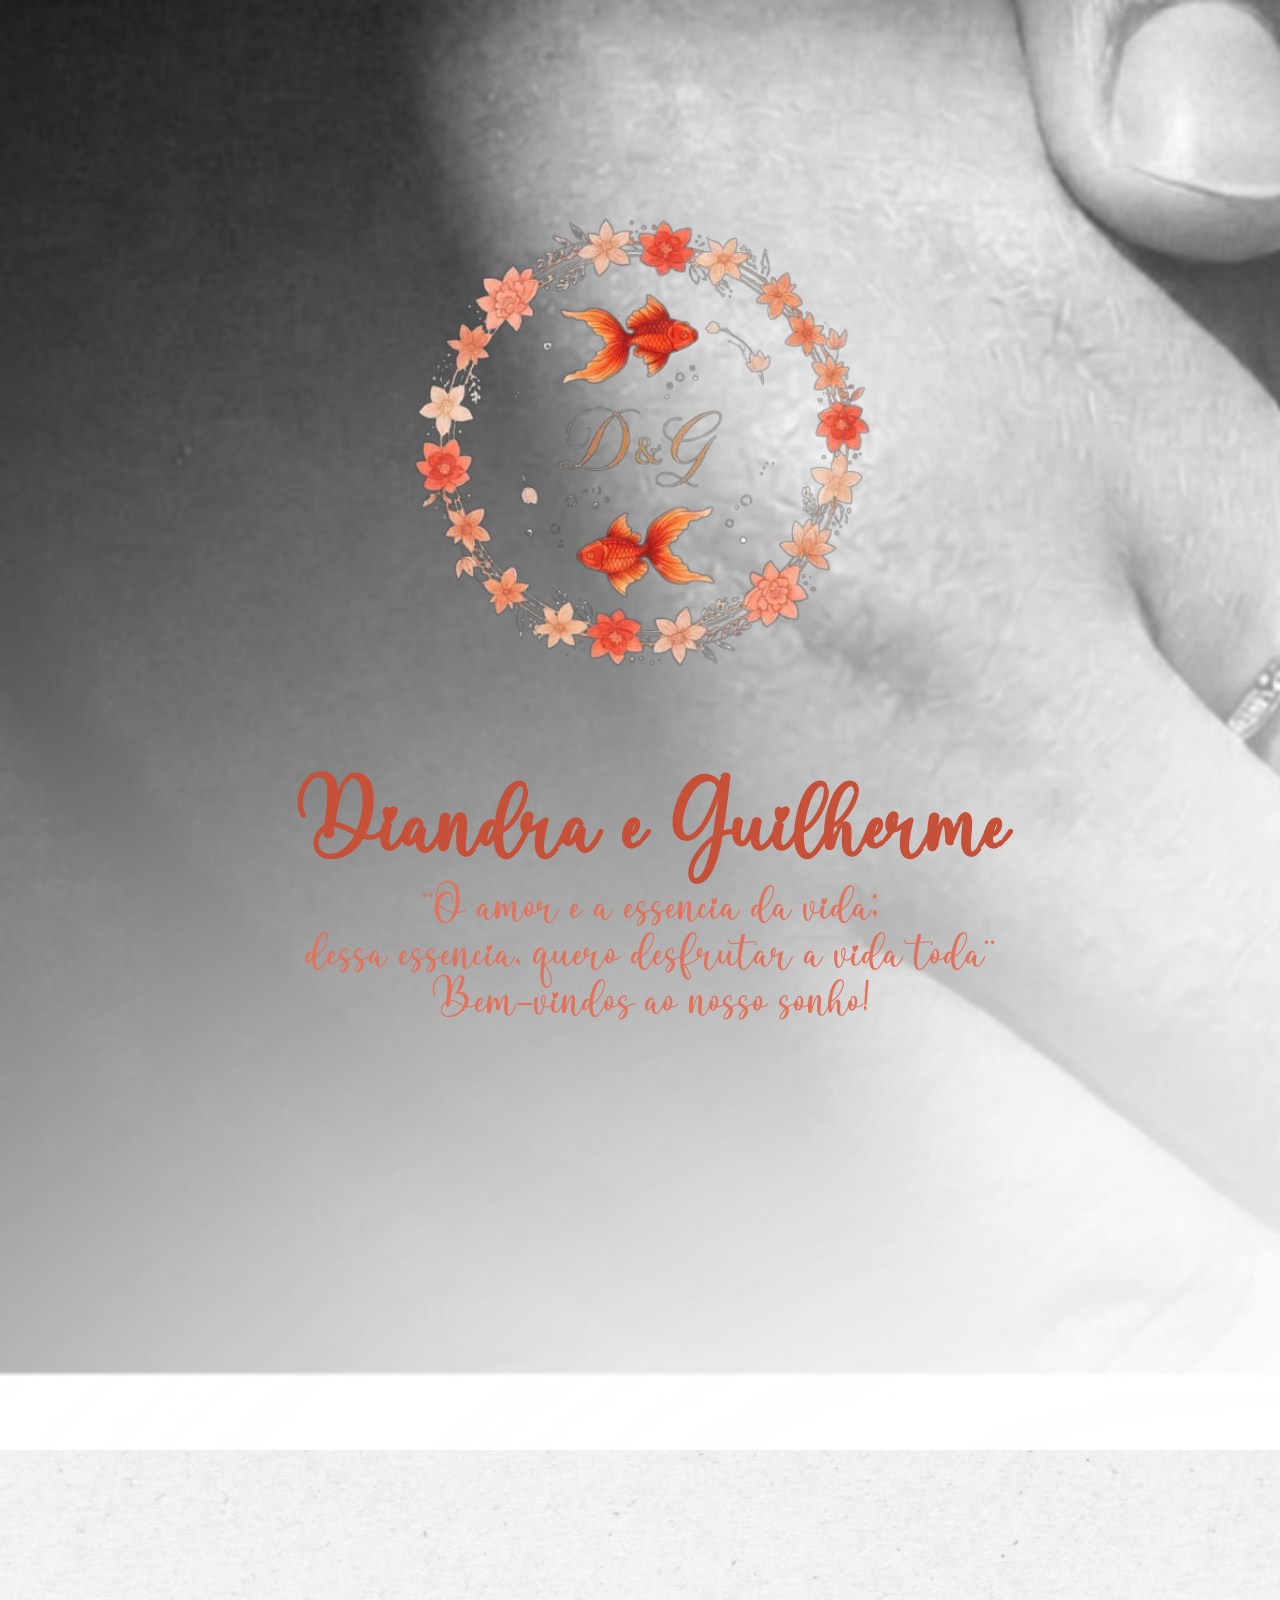
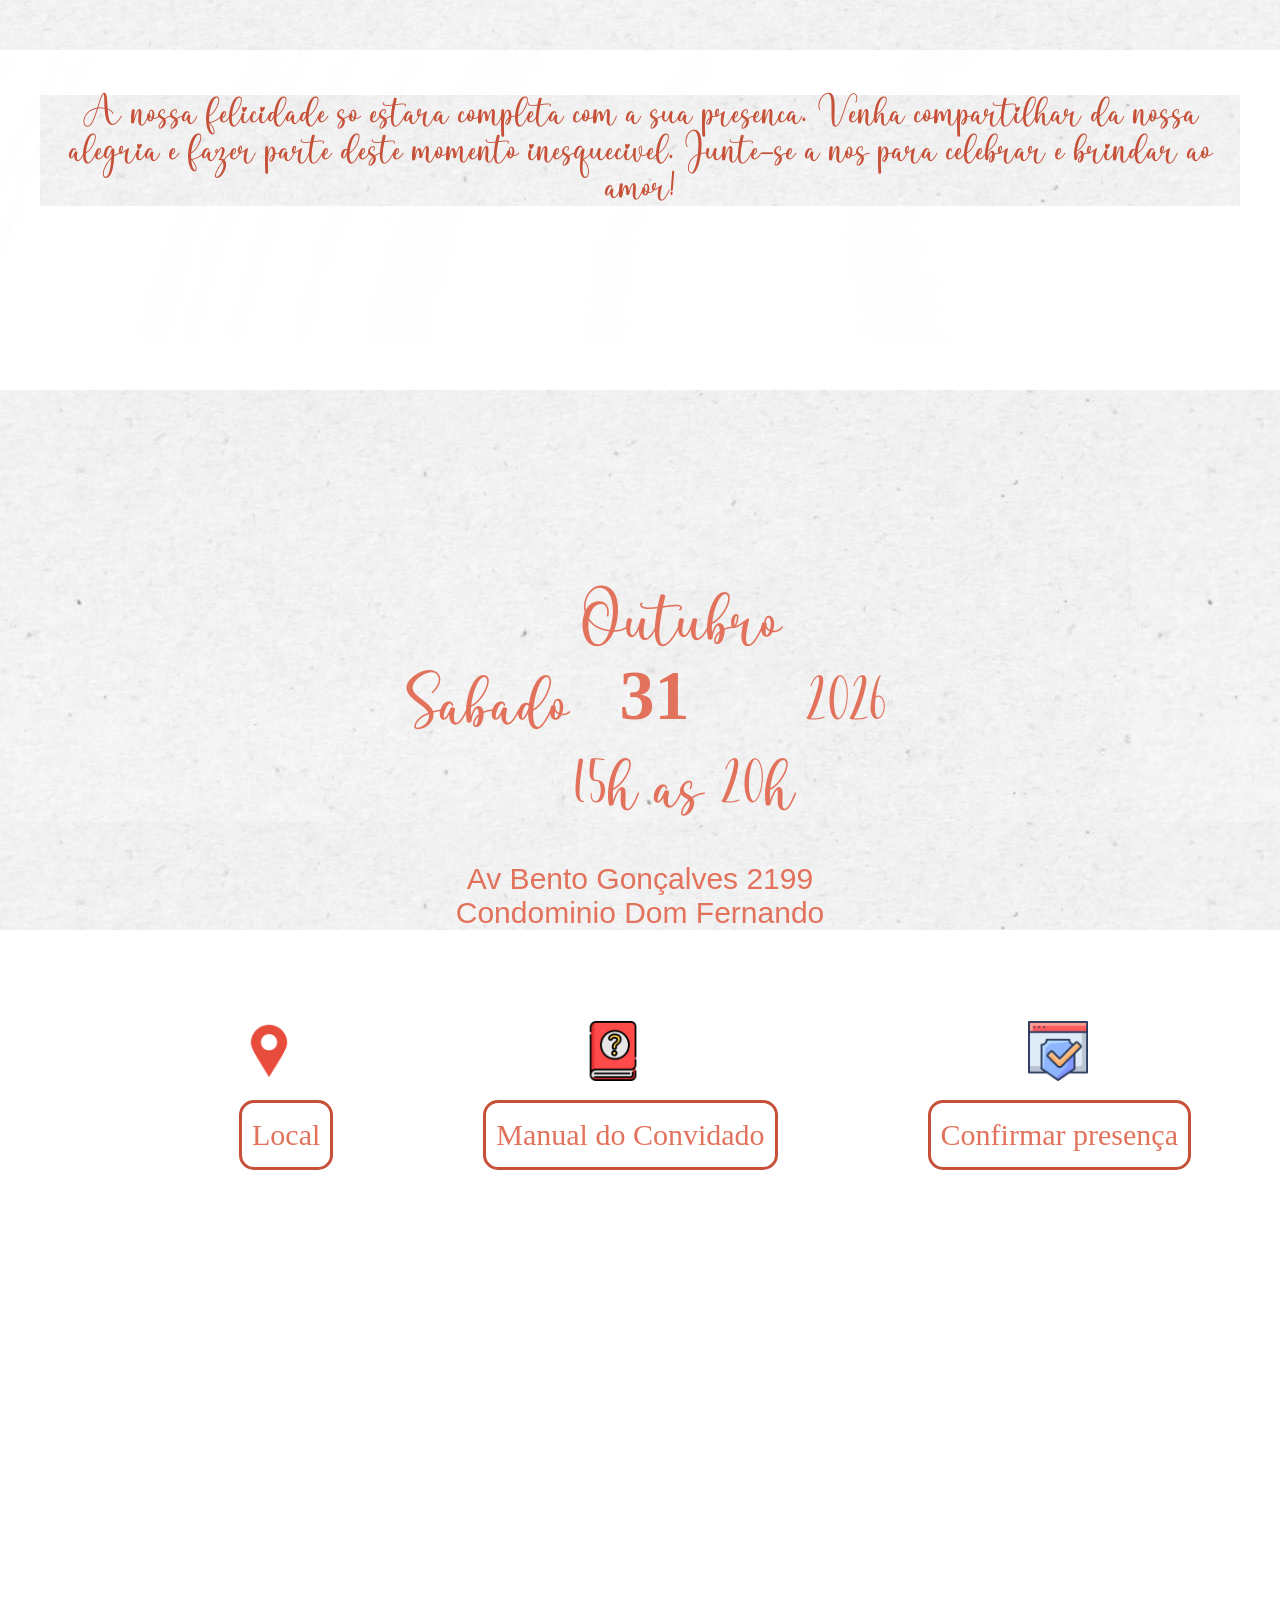
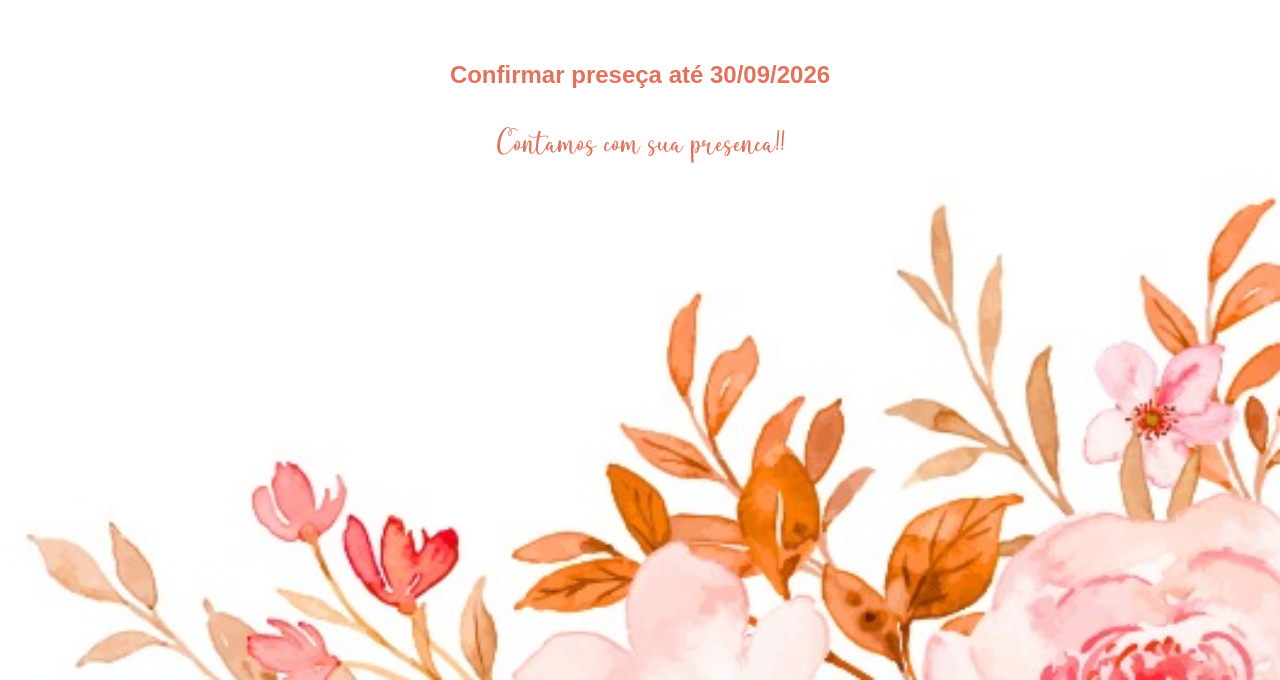
==== index.html @ 2cdb8b33 "1" ====
<!DOCTYPE html>
<html lang="pt~br">
<head>
    <meta charset="UTF-8">
    <meta name="viewport" content="width=device-width, initial-scale=1.0">
    <title>Diandra e Guilherme</title>
    <link rel="shortcut icon" href="imagem/favicon.png" type="image/x-icon">
    <link rel="stylesheet" href="style.css">
</head>
<body>
    <section class="imgtop">
        <img src="imagem/logo-removebg-preview.png" alt="">
    </section>
    <section class="titulo">
        <section class="text">
            <h1>Diandra e Guilherme</h1>
            <p>¨O amor é a essência da vida;<br> dessa essência, quero desfrutar a vida toda¨ <br>Bem-vindos ao nosso sonho!</p>
        </section>
    </section>

    <section class="apresentacao">
        <section>
            <p>
                A nossa felicidade só estará completa com a sua presença. Venha compartilhar da nossa alegria e fazer parte deste
                momento inesquecível.
                Junte-se a nós para celebrar e brindar ao amor!
            </p>
        </section>
    </section>  

    <section class="info">
        <p>Sábado</p>
            <section class="data">
                <p>Outubro</p>
                <h2>31</h2>
                <p class="align">15h as 20h</p>
            </section>
        <p>2026</p>
    </section>

    <section class="endereco">
        <p>Av Bento Gonçalves 2199</p>
        <p>Condominio Dom Fernando</p>
    </section>

    <section class="buttonicon">
        <section class="icons">
            <img class="imgend" src="imagem/pino-de-localizacao.png" alt="">
            <a href="https://www.google.com/maps/place/Av.+Bento+Gon%C3%A7alves,+2199+-+Partenon,+Porto+Alegre+-+RS,+90650-003/@-30.0595581,-51.1955504,17z/data=!3m1!4b1!4m6!3m5!1s0x9519780e48ca94a7:0x4b41da2890ea51ff!8m2!3d-30.0595581!4d-51.1929755!16s%2Fg%2F11c5hz7mh0?entry=ttu&g_ep=EgoyMDI2MDMxMS4wIKXMDSoASAFQAw%3D%3D"><p class="btn">Local</p></a>
        </section>
        <section class="icons">
            <img class="centralizar" src="imagem/manual.png" alt="">
            <a href="convidados.html" target="_blank"><p class="pcentral btn">Manual do Convidado</p></a>
        </section>
        <section class="icons">
            <img class="centralizar" src="imagem/confirme.png" alt="">
            <a href="Confirmar.html" target="_blank"><p class="pcentral btn">Confirmar presença</p></a>
        </section>
    </section>

    <section class="confirm">
        <div class="titleconfirm">
            <h2>Confirmar preseça até 30/09/2026</h2>
        </div>
        <div class="textconfirm">
            <p>Contamos com sua presença!!</p>
        </div>
    </section>
</body>
</html>
---- style.css ----
* {
    box-sizing: border-box;
    margin: 0;
    padding: 0;
}

@font-face {
    font-family: 'name';
    src: url('Bolinker Quantum') format(trutype), url(/font/daisy-fillo-graphic/Daisy.otf);
}

body {
    background-image: url(imagem/img1.jpeg);
    background-repeat: no-repeat;
    background-size: cover;
    background-position: center center center;
}

.imgtop {
    display: flex;
    justify-content: center;
    align-items: center;
    height: 1000px;
}

.imgtop img {
    height: 600px;
    margin-bottom: 160px;
}

.titulo {
    display: flex;
    justify-content: center;
    align-items: top;
    height: 50vh;
    padding-left: 20px;
}

.text h1 {
    color: #c65038;
    font-family: 'name';
    font-size: 70px;
    text-align: left;
    margin-top: -220px;
}

.text1 {
    color: #e2725b;
}

.text p {
    text-align: center;
    padding-top: 10px;
    padding-right: 0px;
    color: #e2725b;
    font-size: 35px;
    font-family: 'name';
}

.apresentacao {
    display: flex;
    justify-content: center;
    align-items: center;
    flex-direction: column;
    height: 200px;
    padding-top: 100px;
    background-image: url(imagem/fundobranco.jpeg);
}

.apresentacao p {
    color: #c65038;
    font-family: 'name';
    font-size: 28px;
    text-align: center;
    width: 100%;
    margin-top: 300px;
    background-image: url(imagem/fundobranco.jpeg);
}

.apresentacao section {
    margin: 20px 40px;
}

.apresentacao section img{
    width: 142px;
}

.info {
    display: flex;
    justify-content: center;
    align-items: center;
    margin-top: 340px;
    padding-top: 200px;
    background-image: url(imagem/fundobranco.jpeg);
}

.info p {
    color: #e2725b;
    font-size: 50px;
    font-family: 'name';
    padding-left: 10px;
}

.data {
    display: block;
    background-image: url(imagem/fundobranco.jpeg);
}

.data h2 {
    color: #e2725b;
    font-size: 70px;
    padding-left: 50px;
    padding-bottom: 20px;
}

.data .align {
    padding-left: 3px;
}

.endereco {
    background-image: url(imagem/fundobranco.jpeg);
    display: flex;
    flex-direction: column;
    padding-top: 40px;
    justify-content: center;
    align-items: center;
}

.endereco p {
    font-size: 30px;
    font-family: Arial, Helvetica, sans-serif;
    color: #e2725b;
}

.buttonicon {
    display: flex;
    justify-content: center;
    align-items: center;
    padding-top: 80px;
    height: 250px;
}

.btn {
    border: solid;
    border-color: #c65038;
    padding: 15px 10px;
    border-radius: 15px;
    margin-top: 15px;
}

.icons {
    display: block;
    padding-left: 150px;
}

.icons a {
    text-decoration: none;
}

.icons p {
    color: #e2725b;
    font-size: 30px;
    padding-top: 15px;
}

.icons img {
    height: 60px;
}

.centralizar {
    padding-left: 100px;
}


.confirm {
    display: flex;
    flex-direction: column;
    justify-content: center;
    align-items: center;
    height: 400px;
    padding: 550px 0px;
}

.textconfirm{
    padding: 40px 0px;
}

.confirm h2 {
    font-family: Arial, Helvetica, sans-serif;
    color: #e2725b;
}

.confirm p {
    color: #e2725b;
    font-size: 23px;
    font-family: 'name';
}

@media(max-width: 1209px) {
    body {
        background-image: url(imagem/img2.jpeg);
        background-position: center center center;
        background-size: cover;
        background-repeat: no-repeat;
    }
}

@media(max-width: 1132px) {
    body {
        background-image: url(imagem/fundo1132.png);
    }
}

@media(max-width: 1050px) {

    body{
        background-image: url(imagem/fundo1050.png);
    }

    .buttonicon {
        display: flex;
        flex-direction: column;
        justify-content: center;
        align-items: center;
        height: 650px;
        padding-right: 150px;
    }

    .centralizar {
        padding-left: 0px;
    }

    .icons {
        display: flex;
        justify-content: center;
        align-items: center;
        flex-direction: column;
        padding-top: 60px;
    }
    

}

@media(max-width: 1048px) {
    body {
        background-image: url(imagem/imagem1048.png);
        background-position: center center;
    }
}

@media(max-width: 800px) {
    .text h1 {
        font-size: 50px;
    }
}

@media(max-width: 583px) {
    .text h1 {
            font-size: 43px;
        }

    .icons .pcentral {
        font-size:20px;
    }
}

@media(max-width: 400px) {
    body {
        background-image: url(imagem/img1.jpeg);
        background-position: center center center;
        background-size: cover;
        background-repeat: no-repeat;
    }

    .titulo {
        padding-left: 0px;
    }

    .text h1 {
        font-family: 'name';
        font-size: 23px;
        text-align: center;
    }

    .text p {
        font-size: 15px;
    }

    .apresentacao p {
        font-size: 15px;
    }

    .info p {
        font-family: 'names';
        font-size: 20px;
        padding-left: 25px;
    }

    .data h2 {
        font-size: 28px;
        padding-left: 36px;
    }

    .data .align {
        padding-left: 28px;
    }

    .endereco p {
        font-size: 15px;
    }

    .icons p {
        font-size: 25px;
        width: 280px;
        text-align: center;
    }

    .confirm h2 {
        font-size: 18px;
    }
}
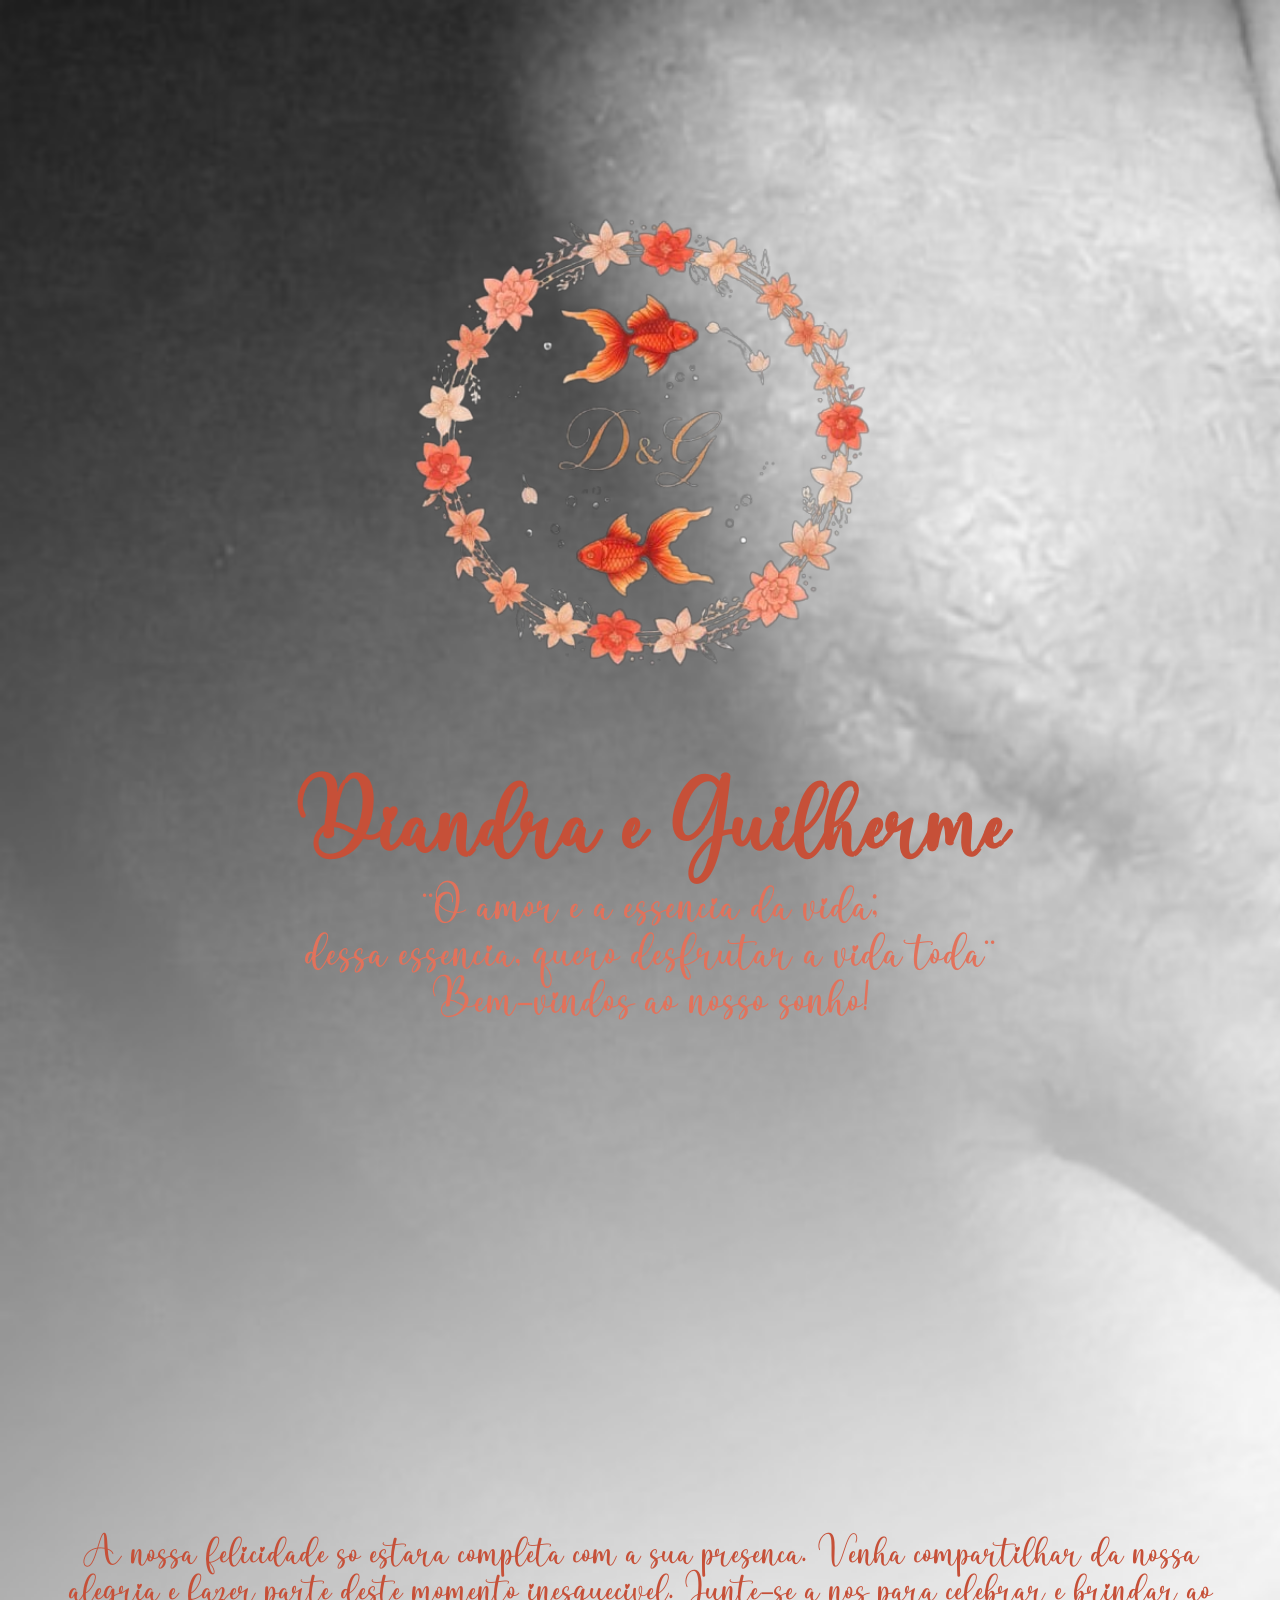
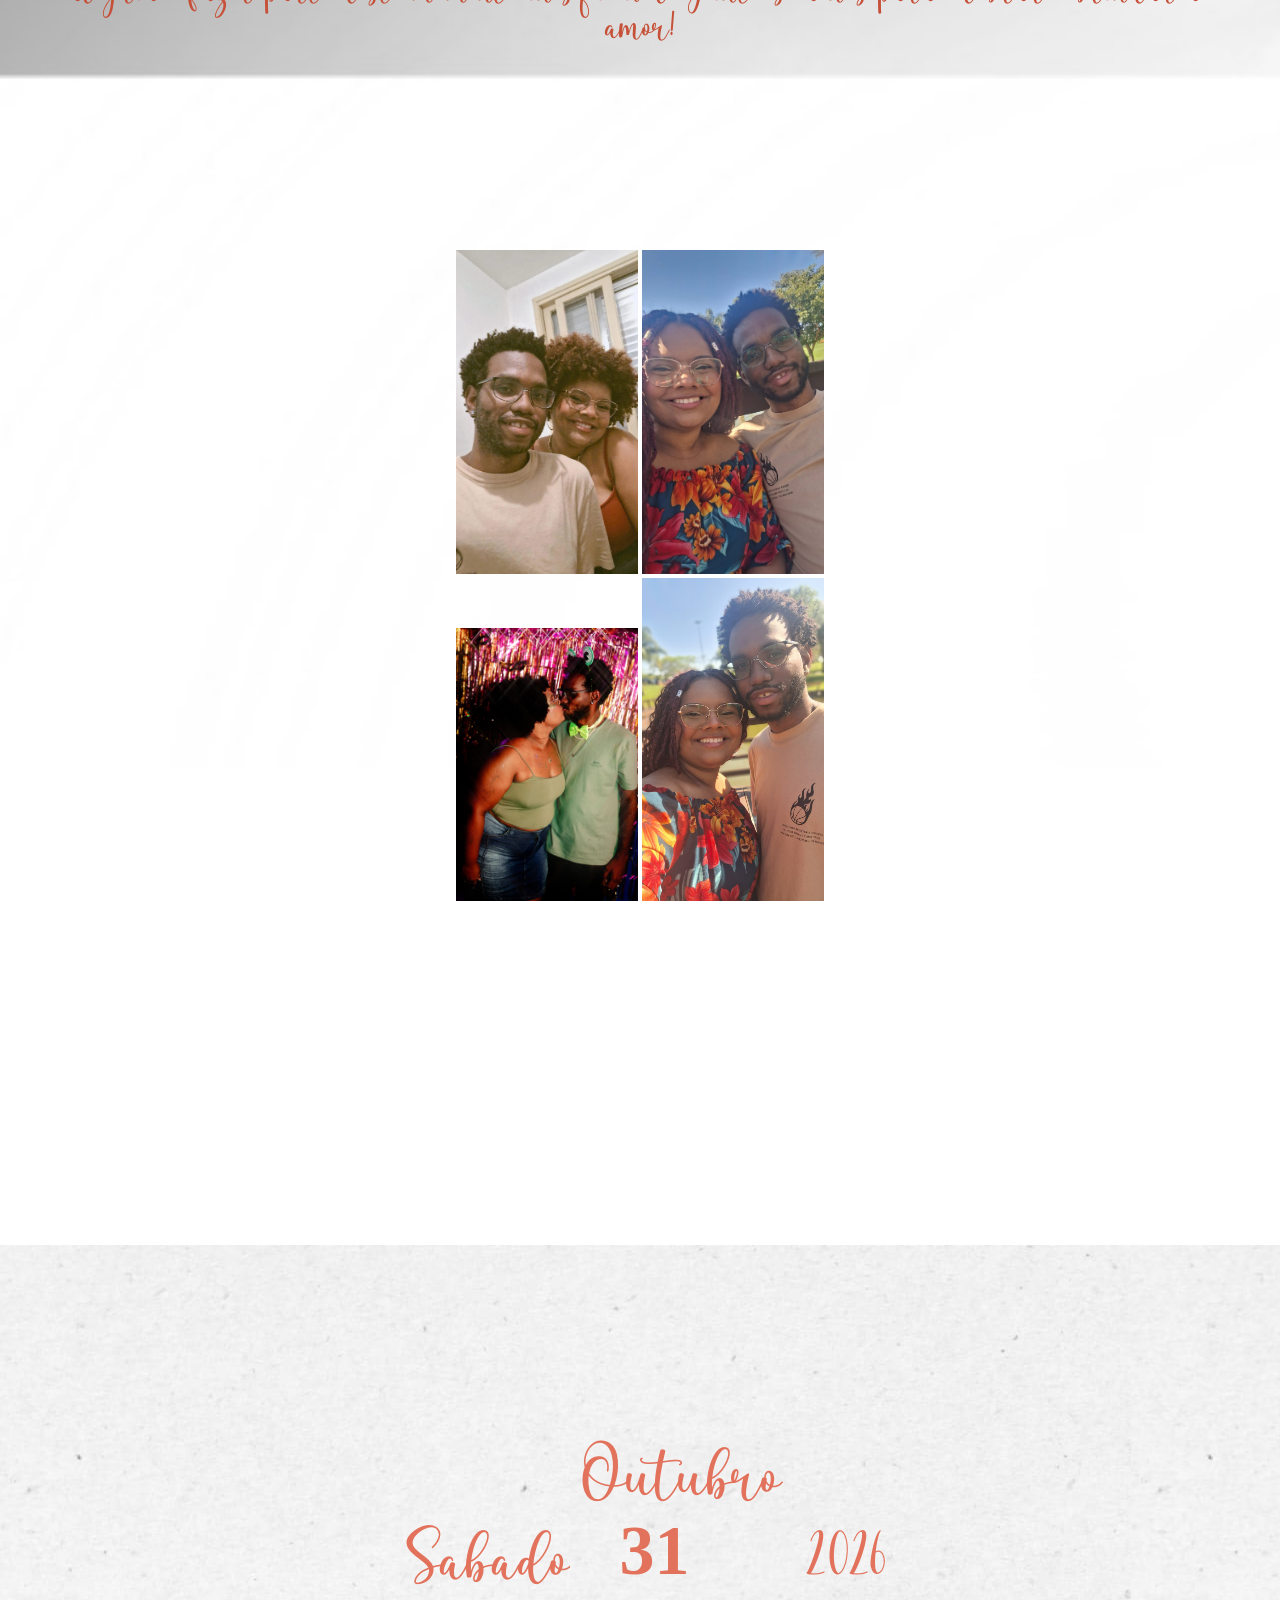
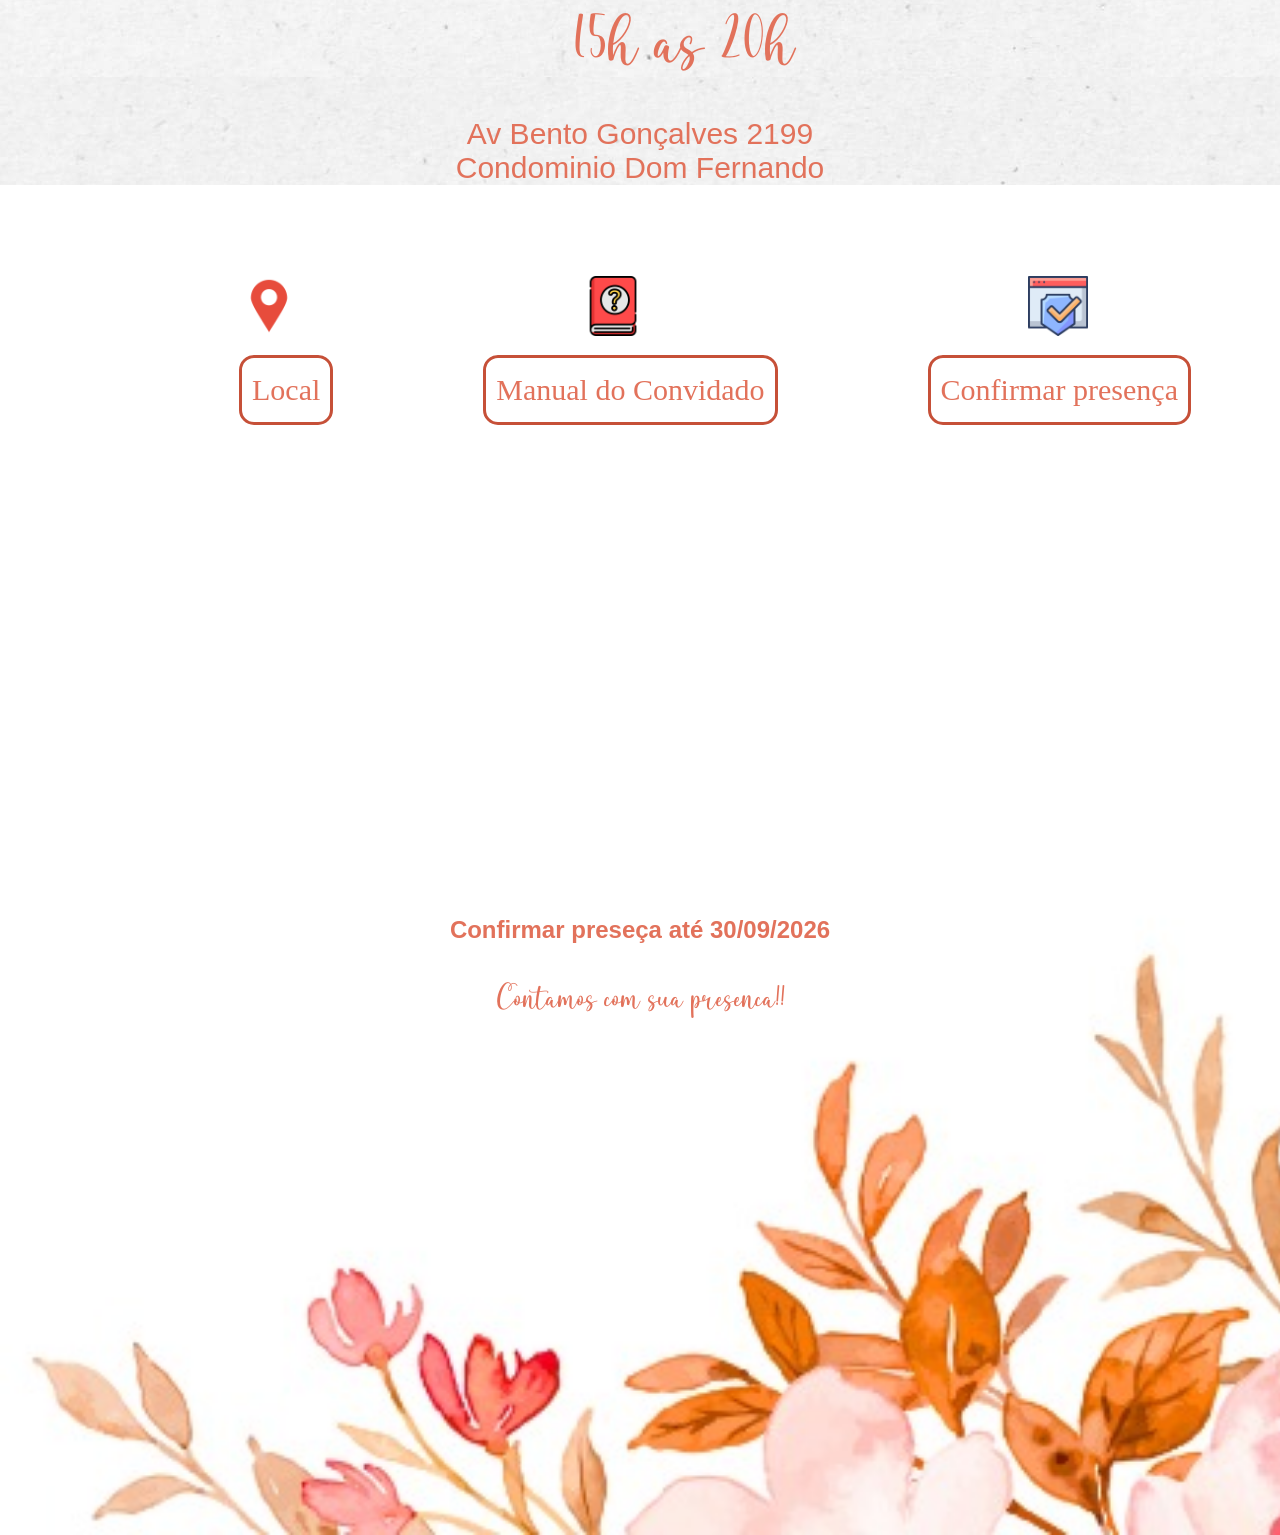
==== commit 12a7799e: "1" ====
--- a/index.html
+++ b/index.html
@@ -27,6 +27,16 @@
             </p>
         </section>
     </section>  
+    <section class="carrosel">
+        <section>
+            <img src="imagem/imagemcasa.jpeg" alt="">
+            <img src="imagem/imagemnosol.jpeg" alt="">
+        </section>
+        <section>
+            <img src="imagem/imagemfesta.jpeg" alt="">
+            <img src="imagem/imagemsol2.jpeg" alt="">
+        </section>
+    </section>
 
     <section class="info">
         <p>Sábado</p>
--- a/style.css
+++ b/style.css
@@ -63,8 +63,7 @@
     align-items: center;
     flex-direction: column;
     height: 200px;
-    padding-top: 100px;
-    background-image: url(imagem/fundobranco.jpeg);
+    padding-top: 80px;
 }
 
 .apresentacao p {
@@ -73,16 +72,22 @@
     font-size: 28px;
     text-align: center;
     width: 100%;
-    margin-top: 300px;
-    background-image: url(imagem/fundobranco.jpeg);
 }
 
 .apresentacao section {
     margin: 20px 40px;
 }
 
-.apresentacao section img{
-    width: 142px;
+.carrosel {
+    display: flex;
+    justify-content: center;
+    align-items: center;
+    flex-direction: column;
+    margin-top: 200px;
+}
+
+.carrosel section img{
+    width: 182px;
 }
 
 .info {
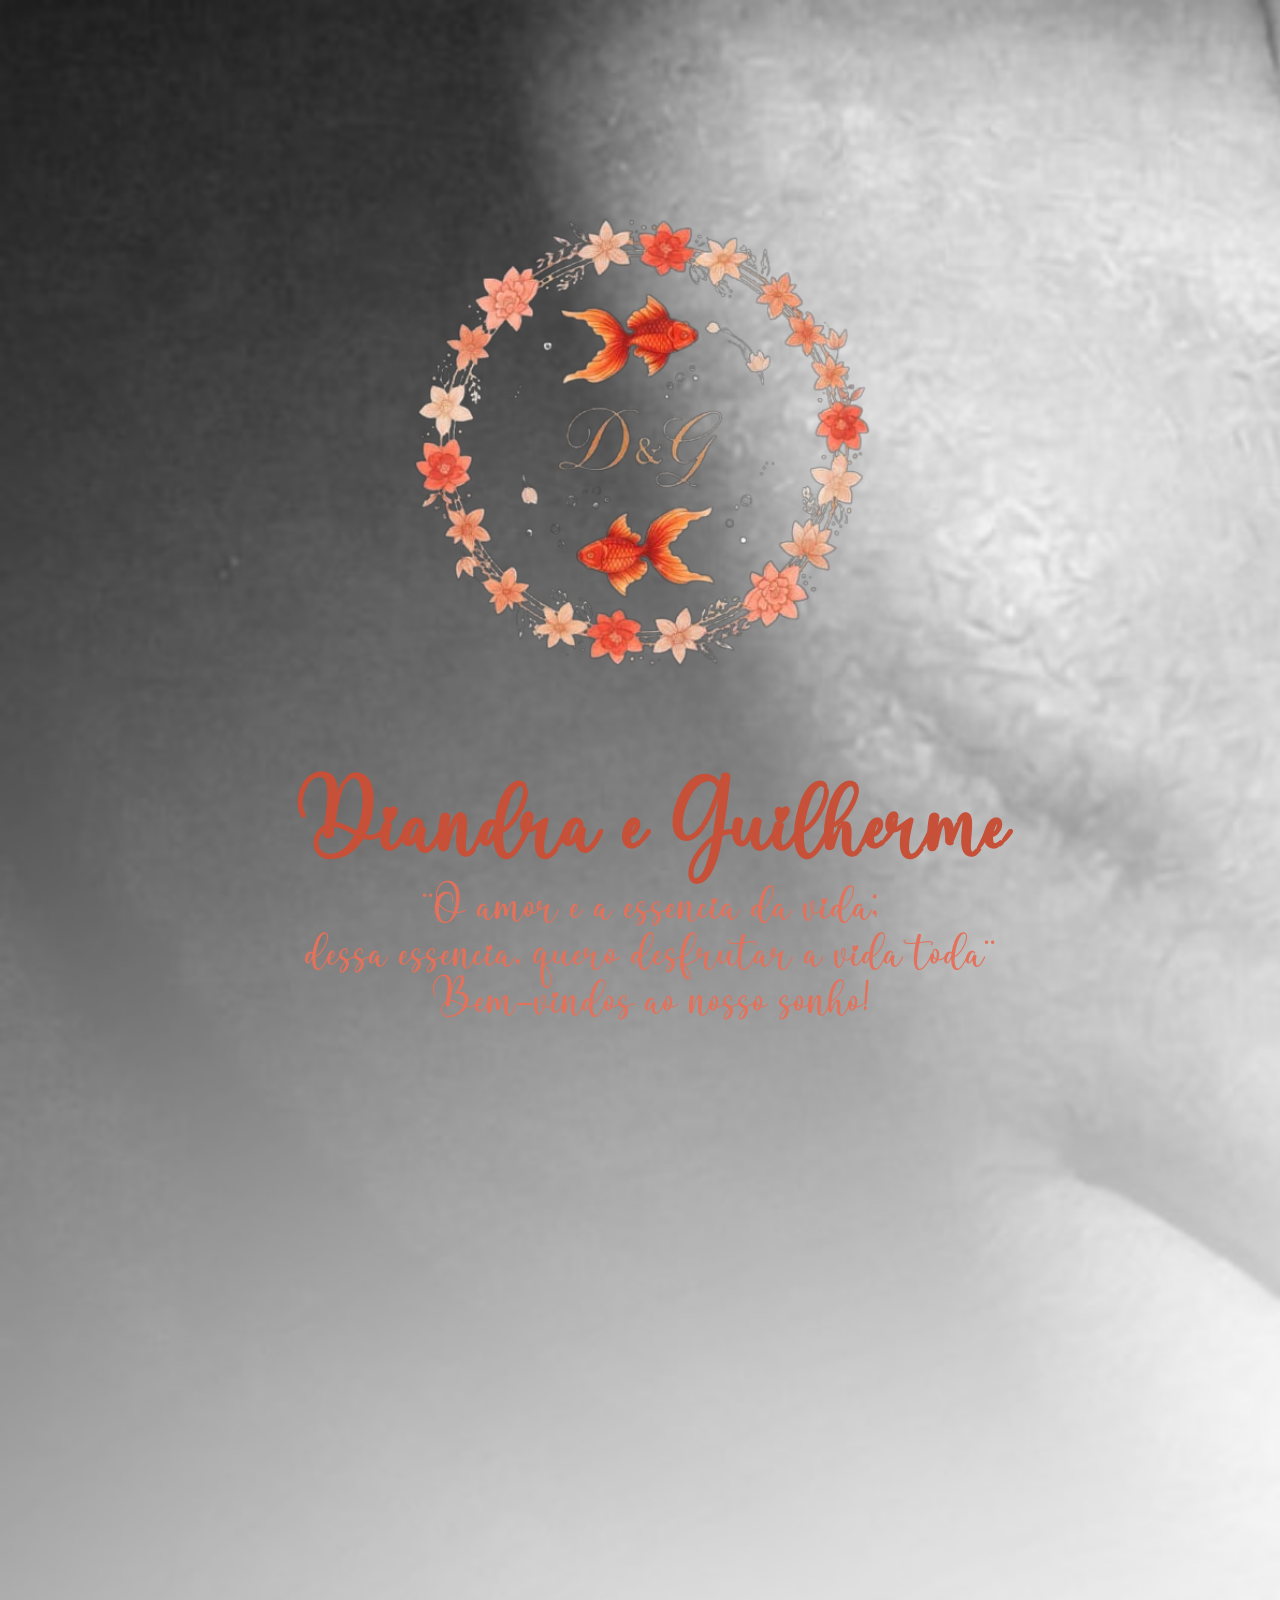
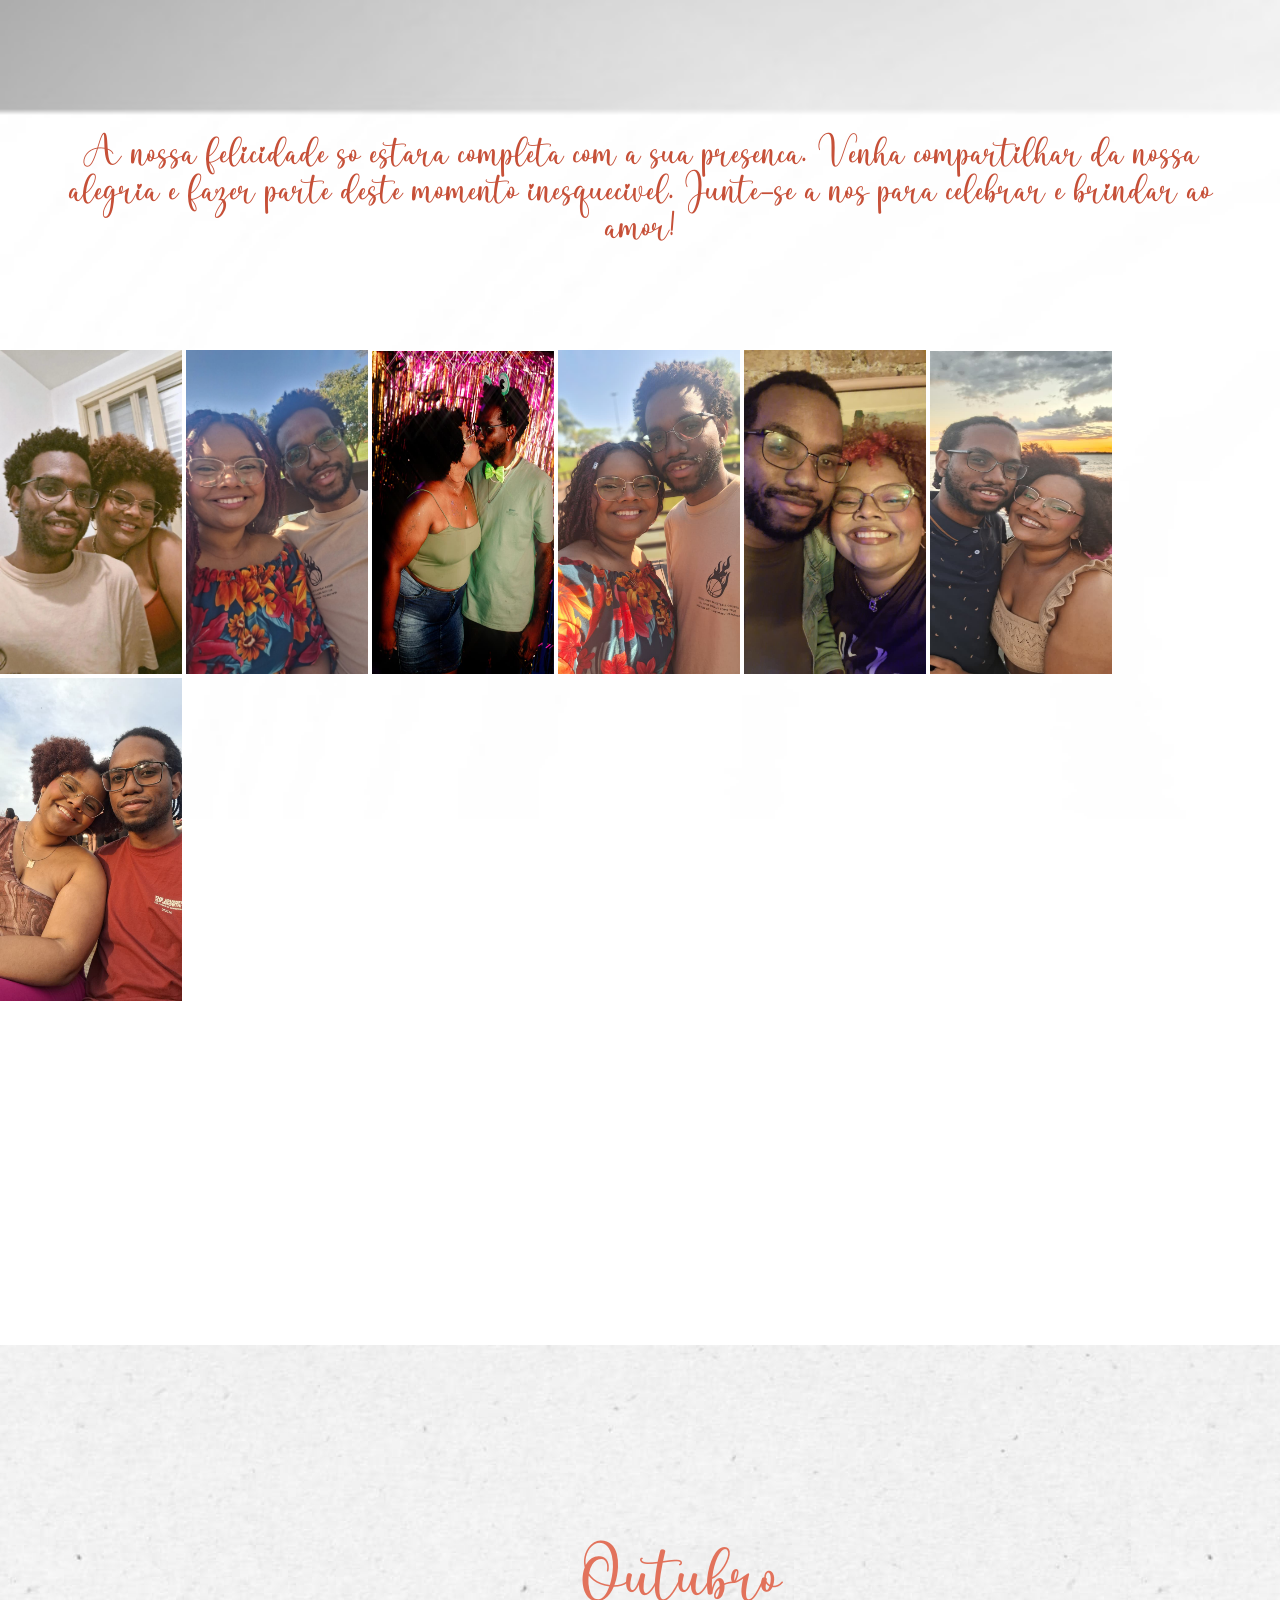
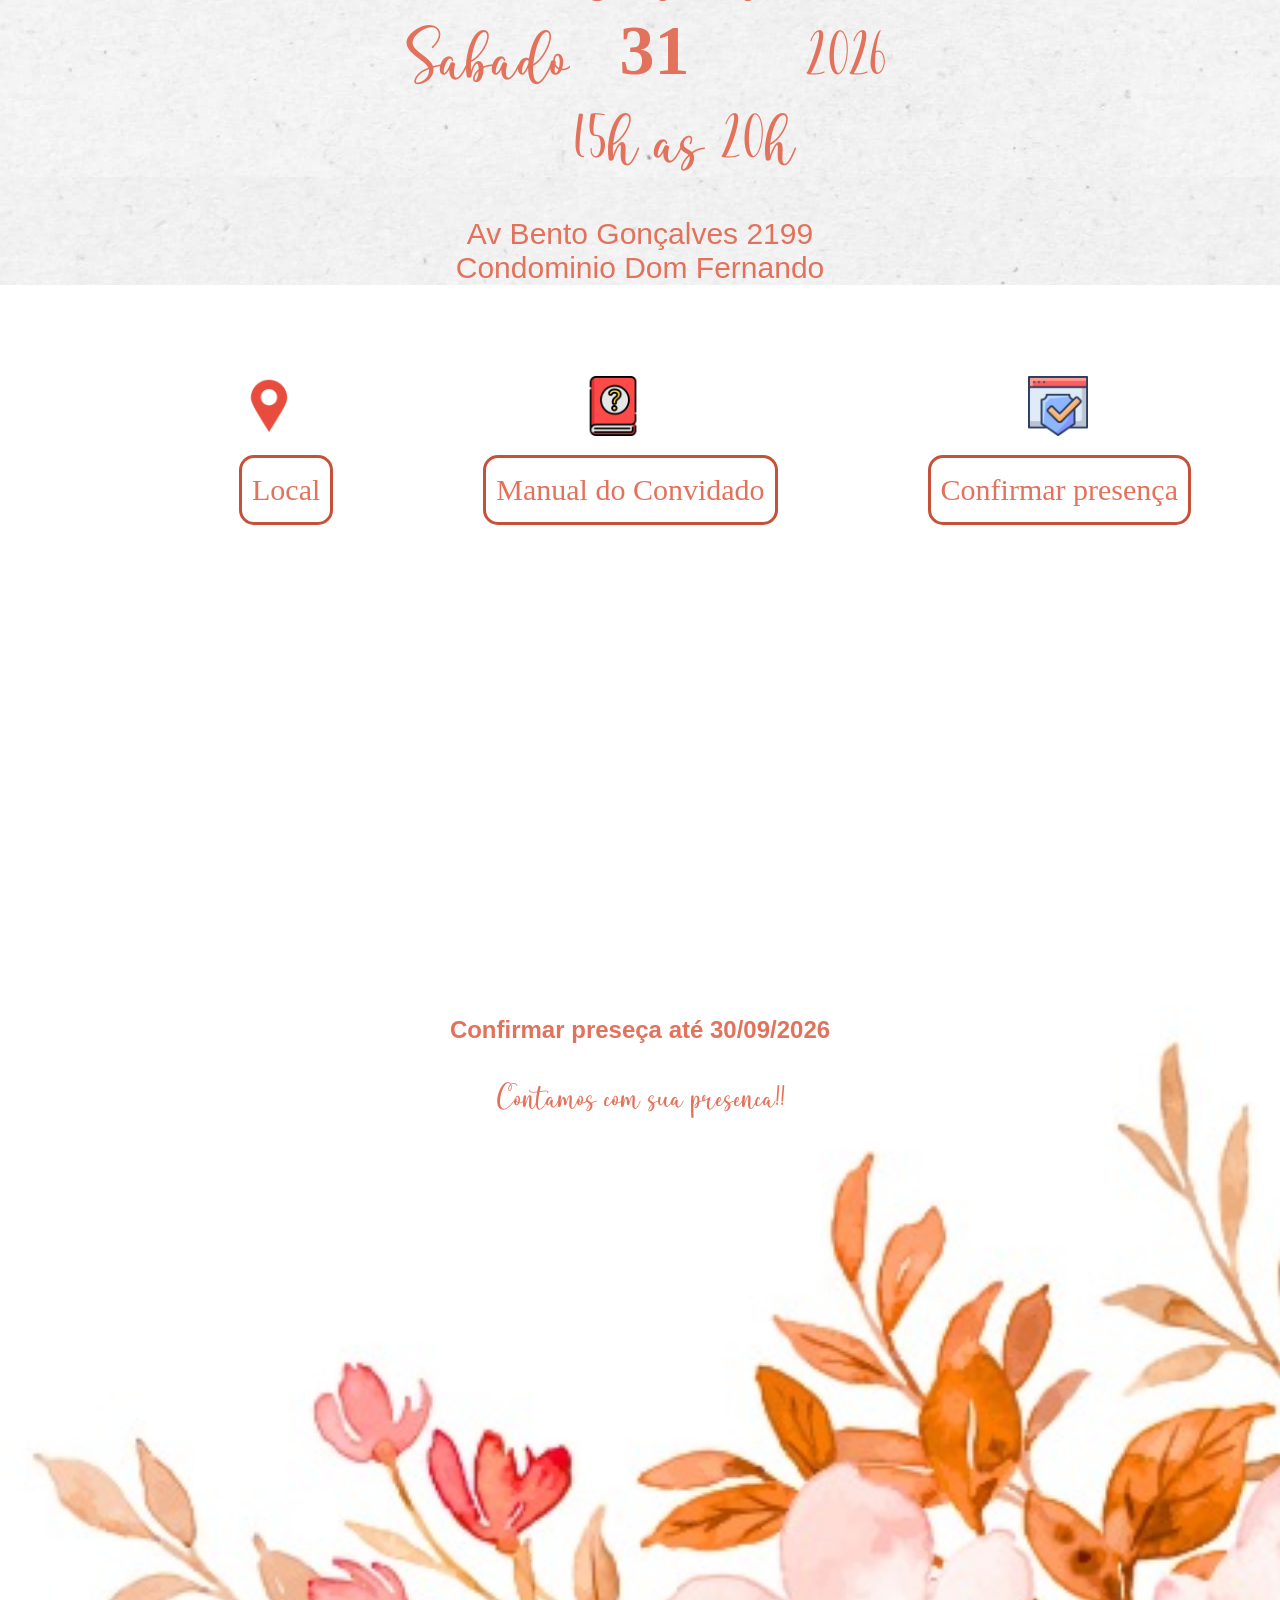
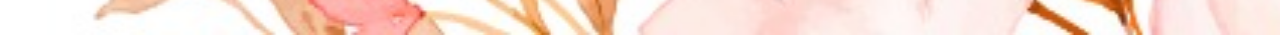
==== commit 1d917ed6: "1" ====
--- a/index.html
+++ b/index.html
@@ -31,10 +31,11 @@
         <section>
             <img src="imagem/imagemcasa.jpeg" alt="">
             <img src="imagem/imagemnosol.jpeg" alt="">
-        </section>
-        <section>
-            <img src="imagem/imagemfesta.jpeg" alt="">
+            <img src="imagem/imagemfesta.jpeg" alt="" class="festa">
             <img src="imagem/imagemsol2.jpeg" alt="">
+            <img src="imagem/imagemfestablack.jpeg" alt="">
+            <img src="imagem/imagemorla.jpeg" alt="" class="orla">
+            <img src="imagem/imageminicio.jpeg" alt="">
         </section>
     </section>
 
--- a/style.css
+++ b/style.css
@@ -72,6 +72,7 @@
     font-size: 28px;
     text-align: center;
     width: 100%;
+    margin-top: 400px;
 }
 
 .apresentacao section {
@@ -83,11 +84,21 @@
     justify-content: center;
     align-items: center;
     flex-direction: column;
-    margin-top: 200px;
+    margin-top: 300px;
 }
 
 .carrosel section img{
     width: 182px;
+}
+
+.carrosel section .festa {
+    width: 182px;
+    height: 323px;
+}
+
+.carrosel section .orla {
+    width: 182px;
+    height: 323px;
 }
 
 .info {
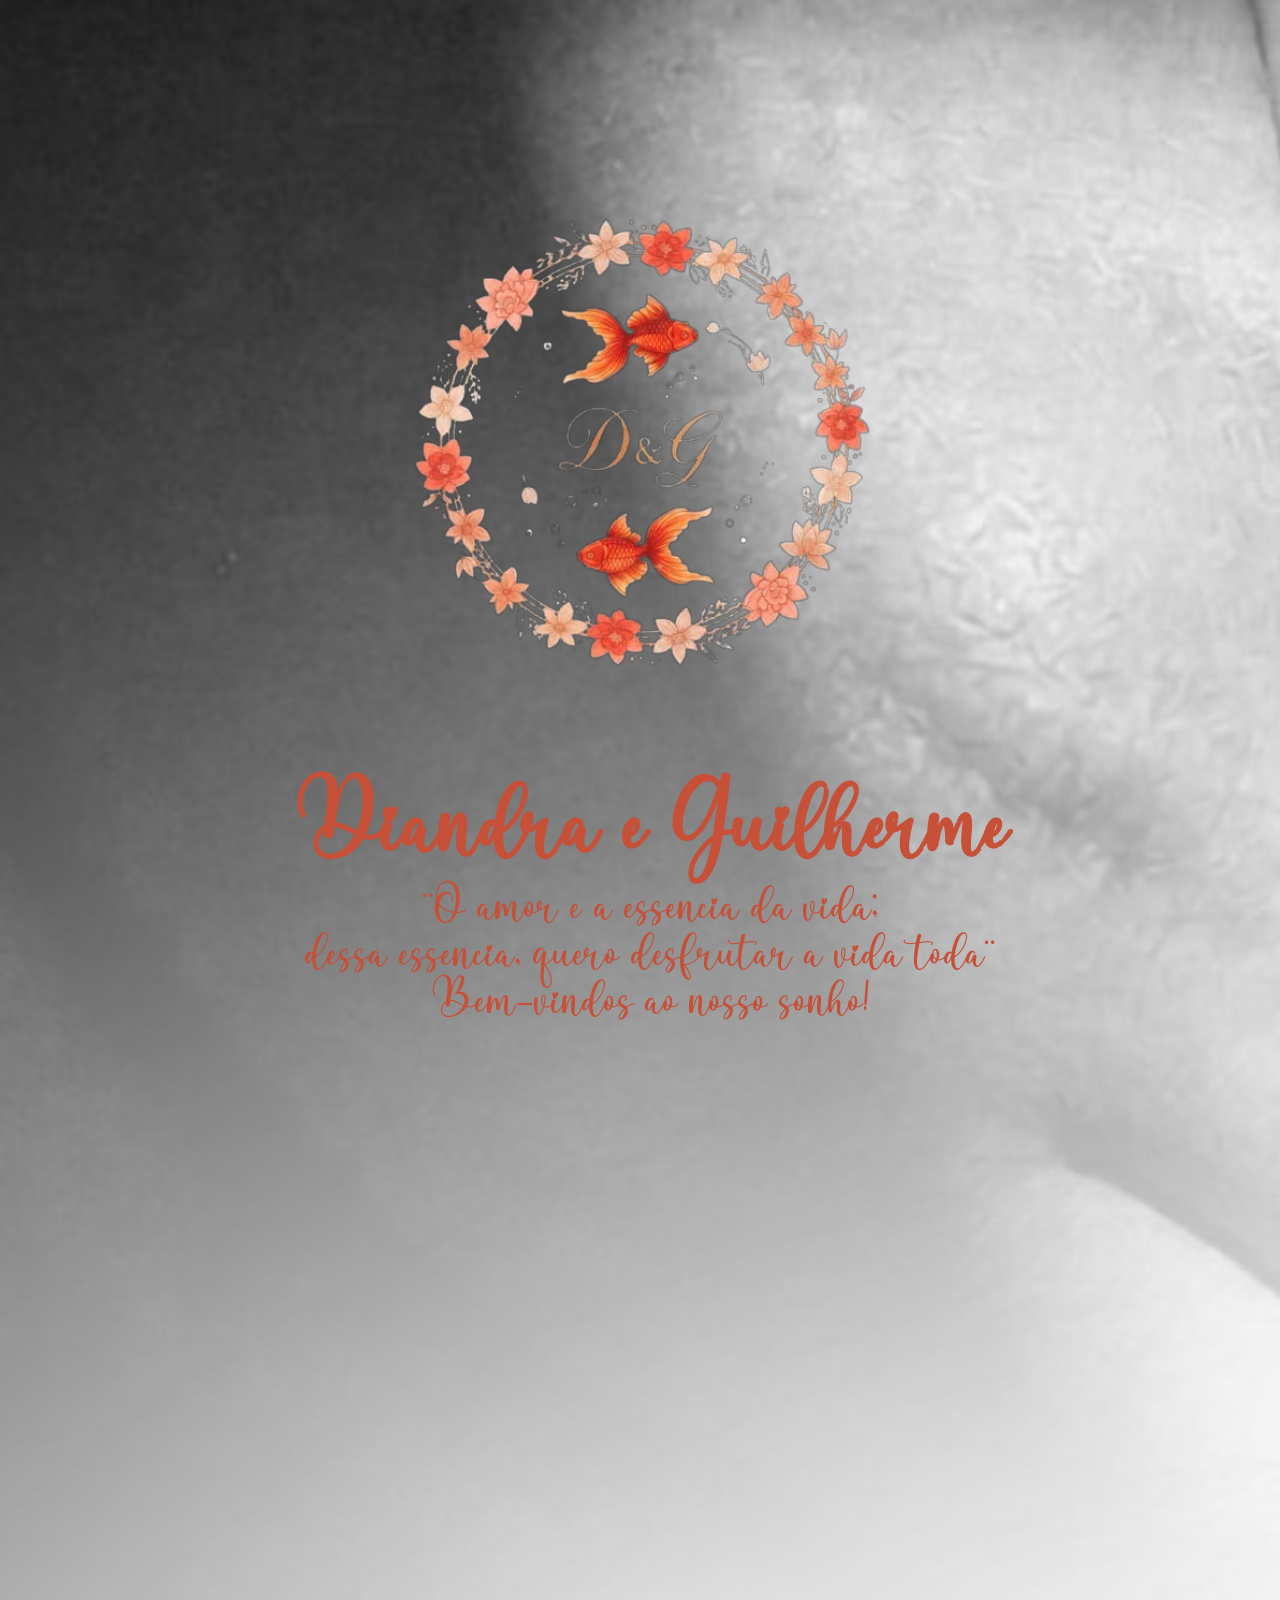
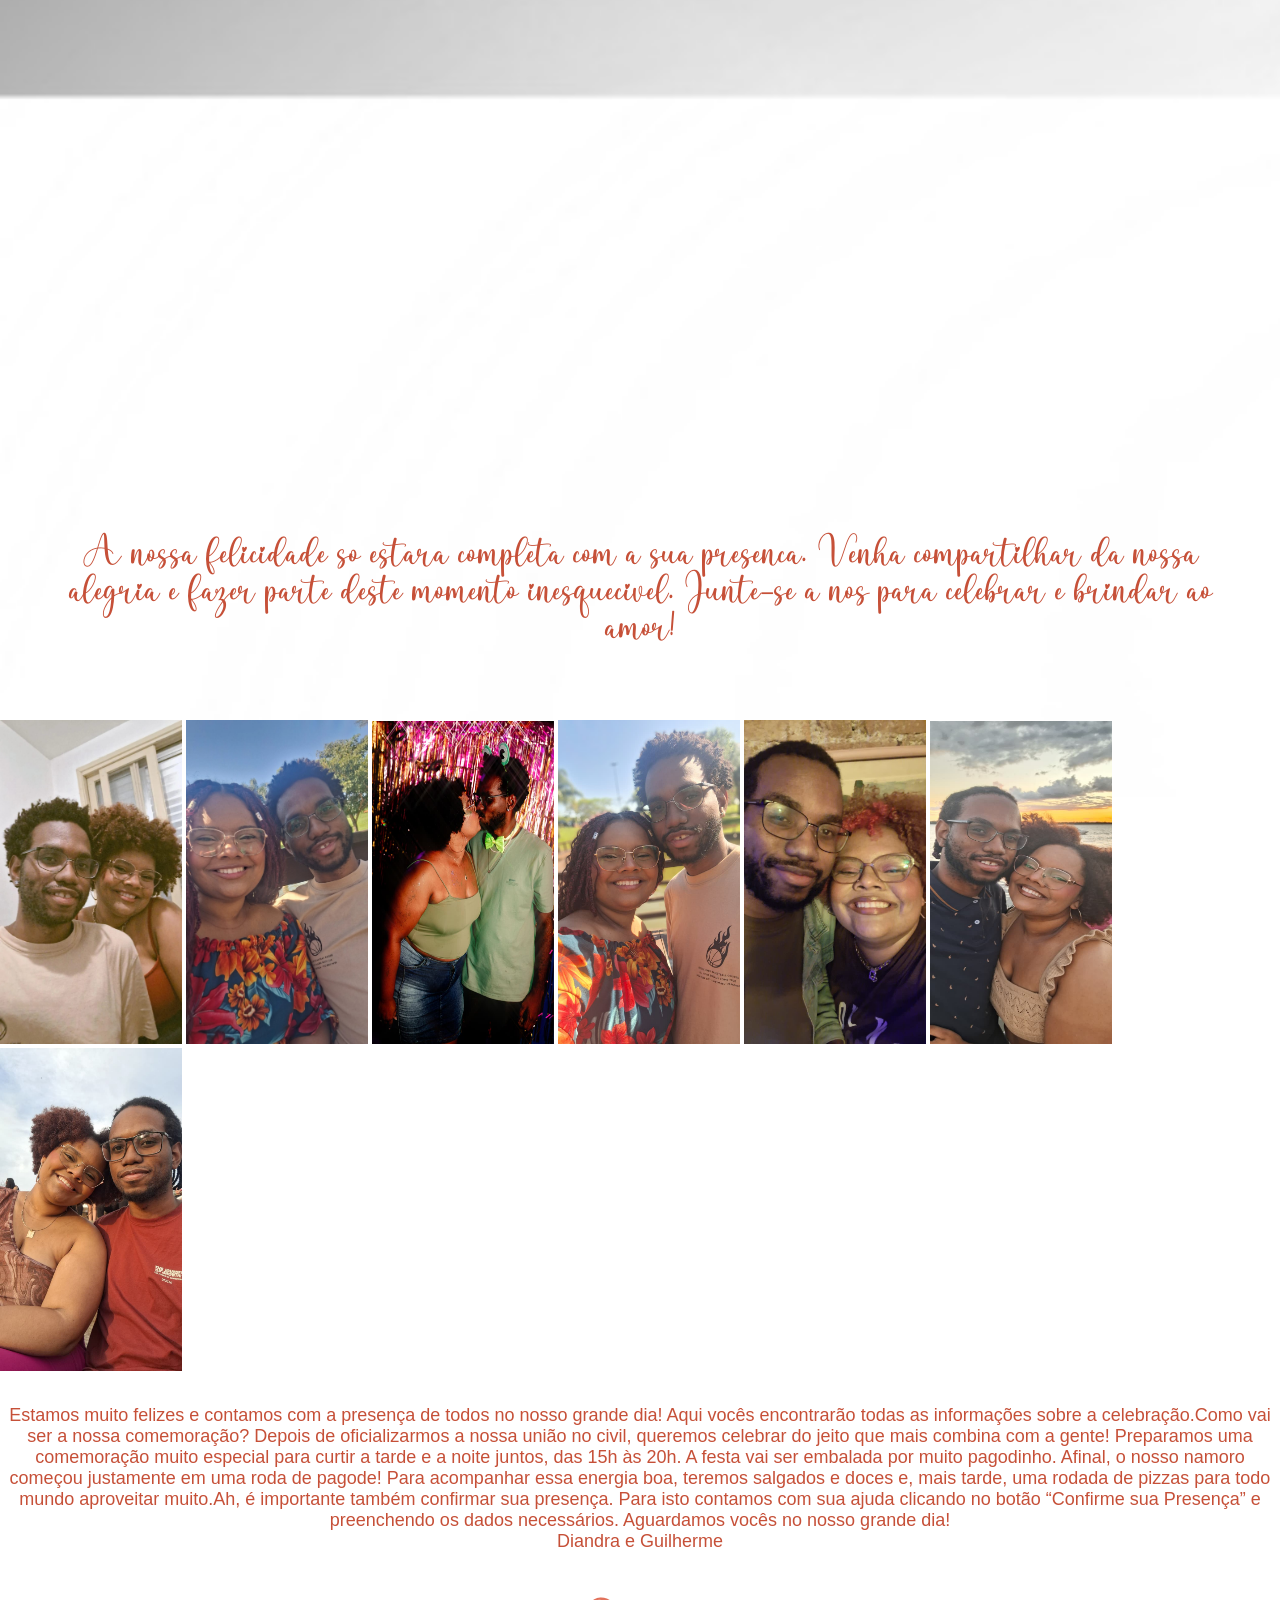
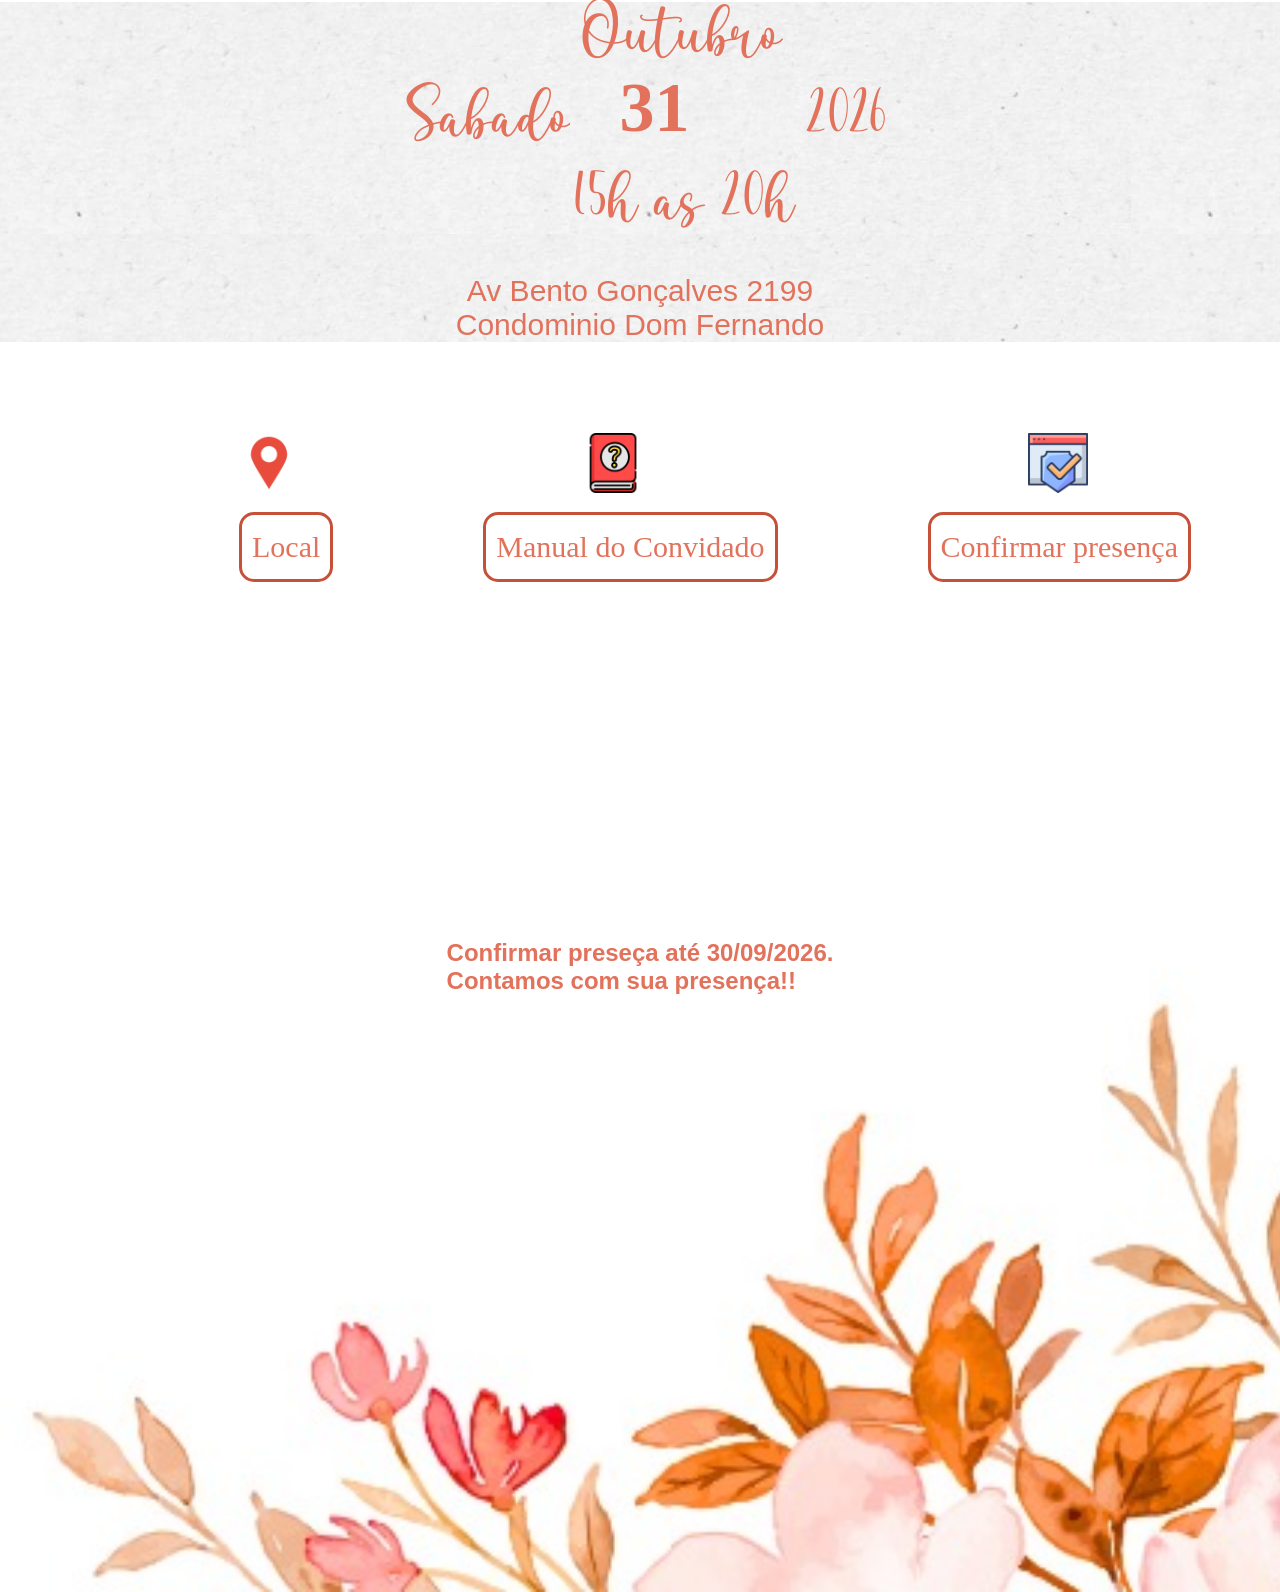
==== commit f13aef28: "1" ====
--- a/index.html
+++ b/index.html
@@ -37,6 +37,19 @@
             <img src="imagem/imagemorla.jpeg" alt="" class="orla">
             <img src="imagem/imageminicio.jpeg" alt="">
         </section>
+        <p>Estamos muito felizes e contamos com a presença de todos no nosso grande dia! Aqui vocês encontrarão todas as
+            informações sobre a celebração.
+            ​Como vai ser a nossa comemoração?
+            Depois de oficializarmos a nossa união no civil, queremos celebrar do jeito que mais combina com a gente! Preparamos
+            uma
+            comemoração muito especial para curtir a tarde e a noite juntos, das 15h às 20h. A festa vai ser embalada por muito
+            pagodinho. Afinal, o nosso namoro começou justamente em uma roda de pagode! Para acompanhar essa energia boa,
+            teremos
+            salgados e doces e, mais tarde, uma rodada de pizzas para todo mundo aproveitar muito.
+            ​Ah, é importante também confirmar sua presença. Para isto contamos com sua ajuda clicando no botão “Confirme sua
+            Presença” e preenchendo os dados necessários.
+            Aguardamos vocês no nosso grande dia! <br>
+            ​Diandra e Guilherme</p>
     </section>
 
     <section class="info">
@@ -70,12 +83,7 @@
     </section>
 
     <section class="confirm">
-        <div class="titleconfirm">
-            <h2>Confirmar preseça até 30/09/2026</h2>
-        </div>
-        <div class="textconfirm">
-            <p>Contamos com sua presença!!</p>
-        </div>
+            <h2>Confirmar preseça até 30/09/2026. <BR>Contamos com sua presença!!</BR></h2>
     </section>
 </body>
 </html>
--- a/style.css
+++ b/style.css
@@ -52,7 +52,7 @@
     text-align: center;
     padding-top: 10px;
     padding-right: 0px;
-    color: #e2725b;
+    color: #c65038;
     font-size: 35px;
     font-family: 'name';
 }
@@ -72,7 +72,7 @@
     font-size: 28px;
     text-align: center;
     width: 100%;
-    margin-top: 400px;
+    margin-top: 1200px;
 }
 
 .apresentacao section {
@@ -81,10 +81,18 @@
 
 .carrosel {
     display: flex;
+    gap: 30px 0px;
     justify-content: center;
     align-items: center;
     flex-direction: column;
-    margin-top: 300px;
+    margin-top: 670px;
+}
+
+.carrosel p {
+    font-family: Arial, Helvetica, sans-serif;
+    color: #c65038;
+    font-size: 18px;
+    text-align: center;
 }
 
 .carrosel section img{
@@ -105,8 +113,7 @@
     display: flex;
     justify-content: center;
     align-items: center;
-    margin-top: 340px;
-    padding-top: 200px;
+    margin-top: 50px;
     background-image: url(imagem/fundobranco.jpeg);
 }
 
@@ -194,22 +201,17 @@
     justify-content: center;
     align-items: center;
     height: 400px;
-    padding: 550px 0px;
+    margin-top: 600px;
 }
 
 .textconfirm{
-    padding: 40px 0px;
+    padding: 0px 0px;
 }
 
 .confirm h2 {
     font-family: Arial, Helvetica, sans-serif;
     color: #e2725b;
-}
-
-.confirm p {
-    color: #e2725b;
-    font-size: 23px;
-    font-family: 'name';
+    margin-bottom: 850px;
 }
 
 @media(max-width: 1209px) {
@@ -271,6 +273,9 @@
 }
 
 @media(max-width: 583px) {
+    .imgtop img {
+        height: 400px;
+    }
     .text h1 {
             font-size: 43px;
         }
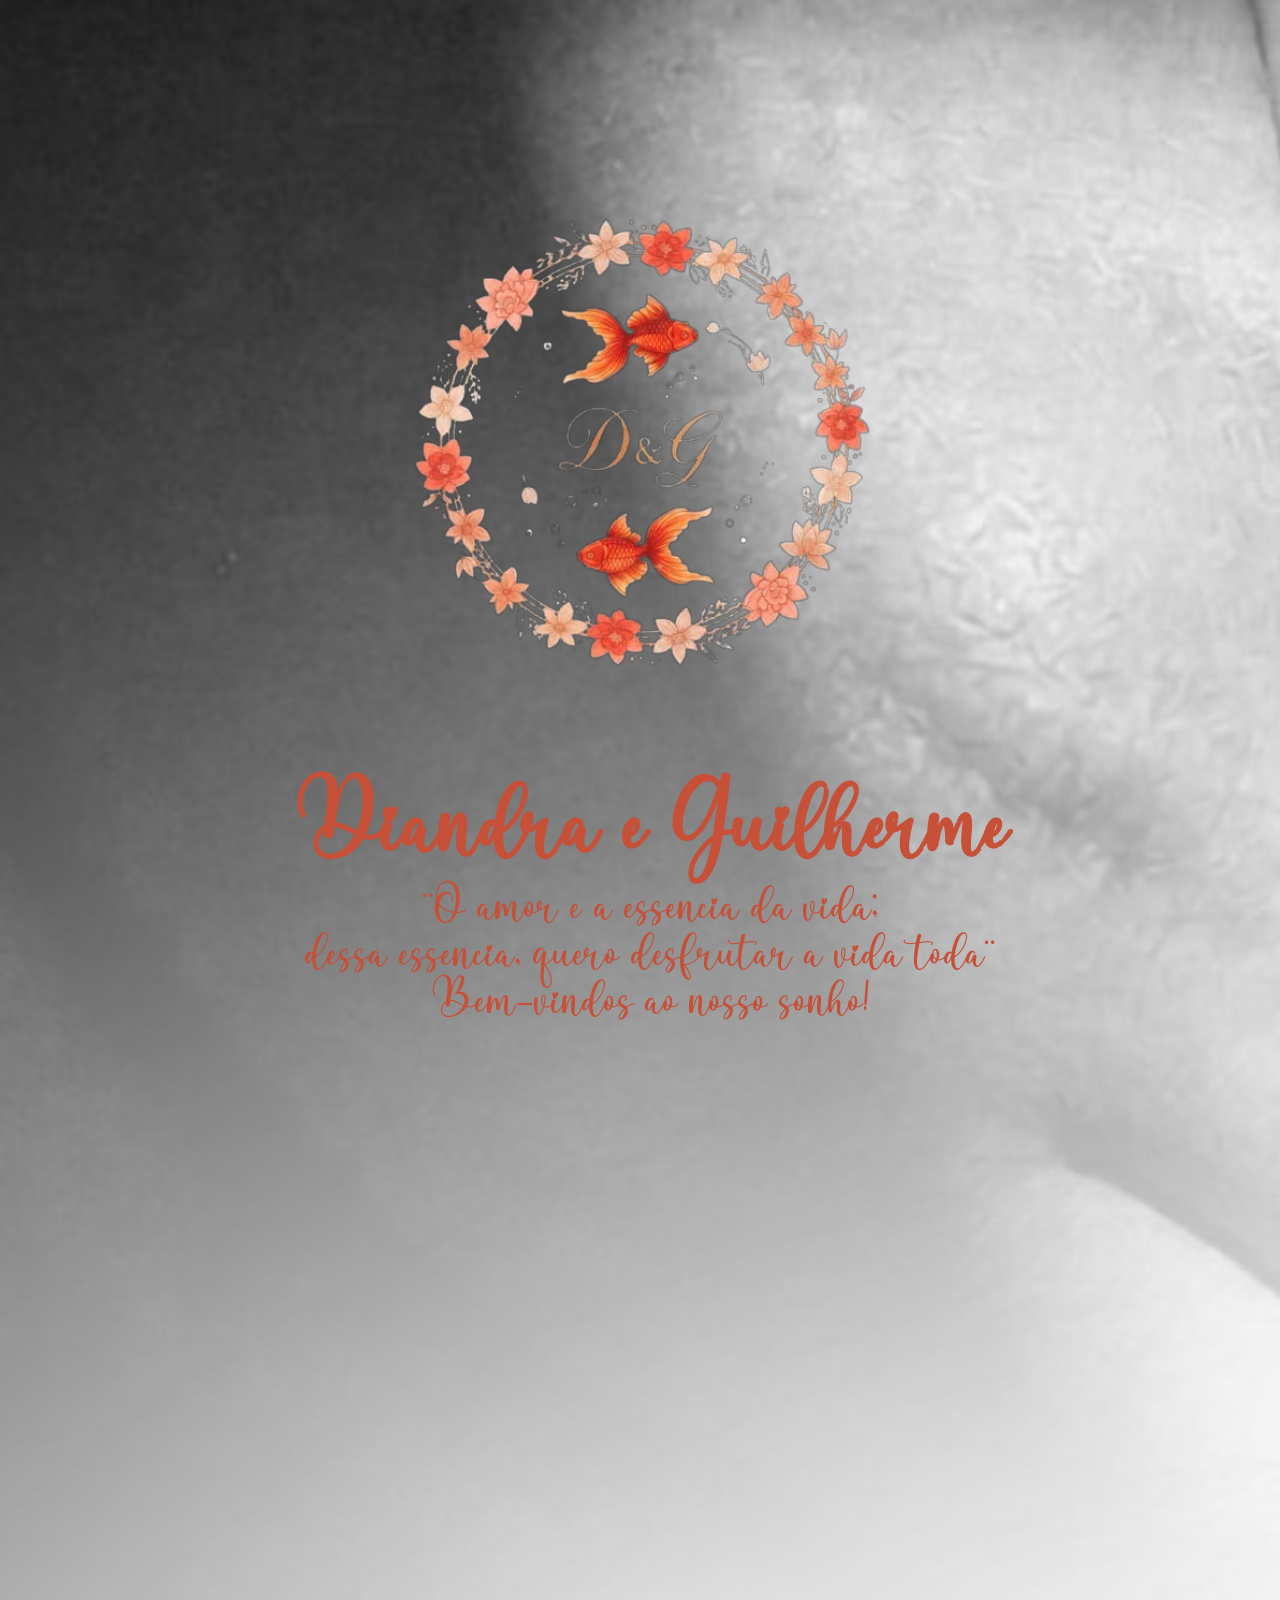
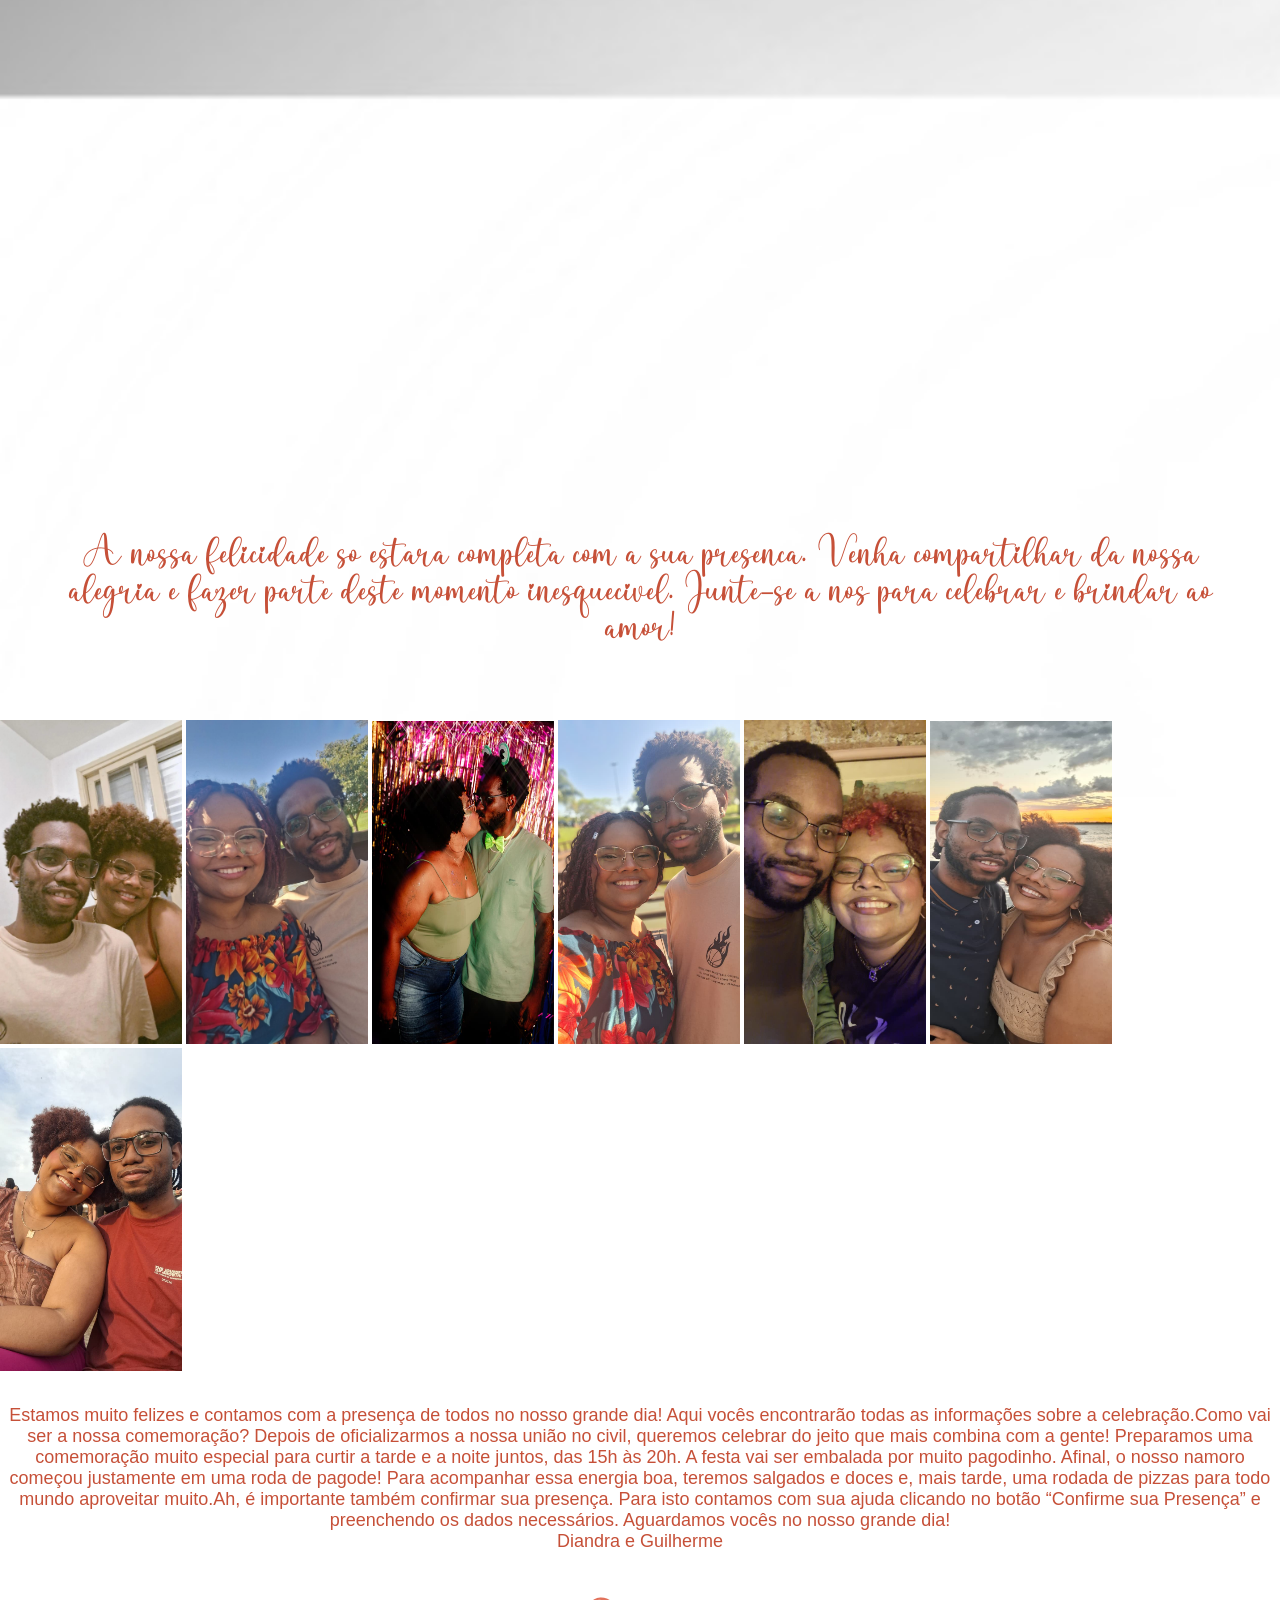
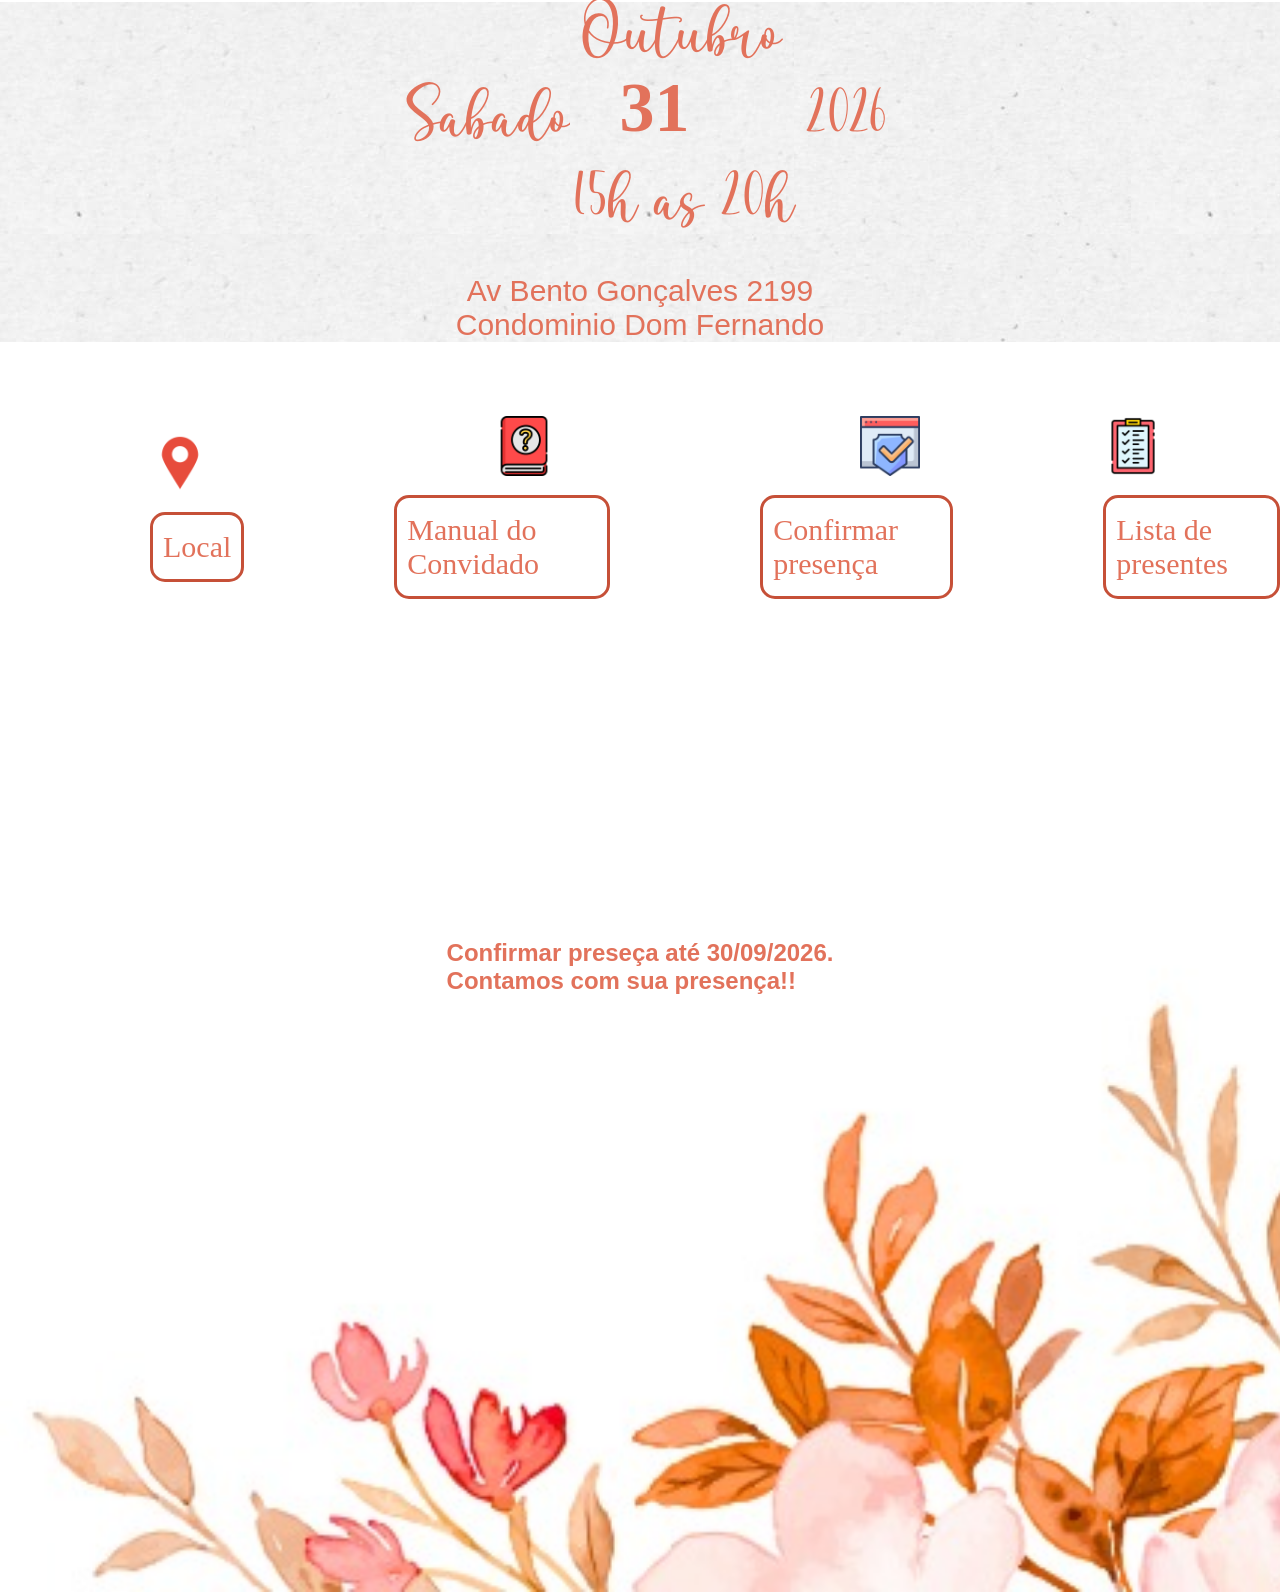
==== commit 2eb8f0af: "1" ====
--- a/index.html
+++ b/index.html
@@ -80,6 +80,12 @@
             <img class="centralizar" src="imagem/confirme.png" alt="">
             <a href="Confirmar.html" target="_blank"><p class="pcentral btn">Confirmar presença</p></a>
         </section>
+        <section class="icons">
+            <img src="imagem/lista.png" alt="">
+            <a href="Lista.html" target="_blank">
+                <p class="pcentral btn">Lista de presentes</p>
+            </a>
+        </section>
     </section>
 
     <section class="confirm">
--- a/style.css
+++ b/style.css
@@ -273,8 +273,16 @@
 }
 
 @media(max-width: 583px) {
+    .apresentacao {
+        height: 100px;
+    }
+
     .imgtop img {
         height: 400px;
+    }
+
+    .carrosel p {
+        width: 82%;
     }
     .text h1 {
             font-size: 43px;
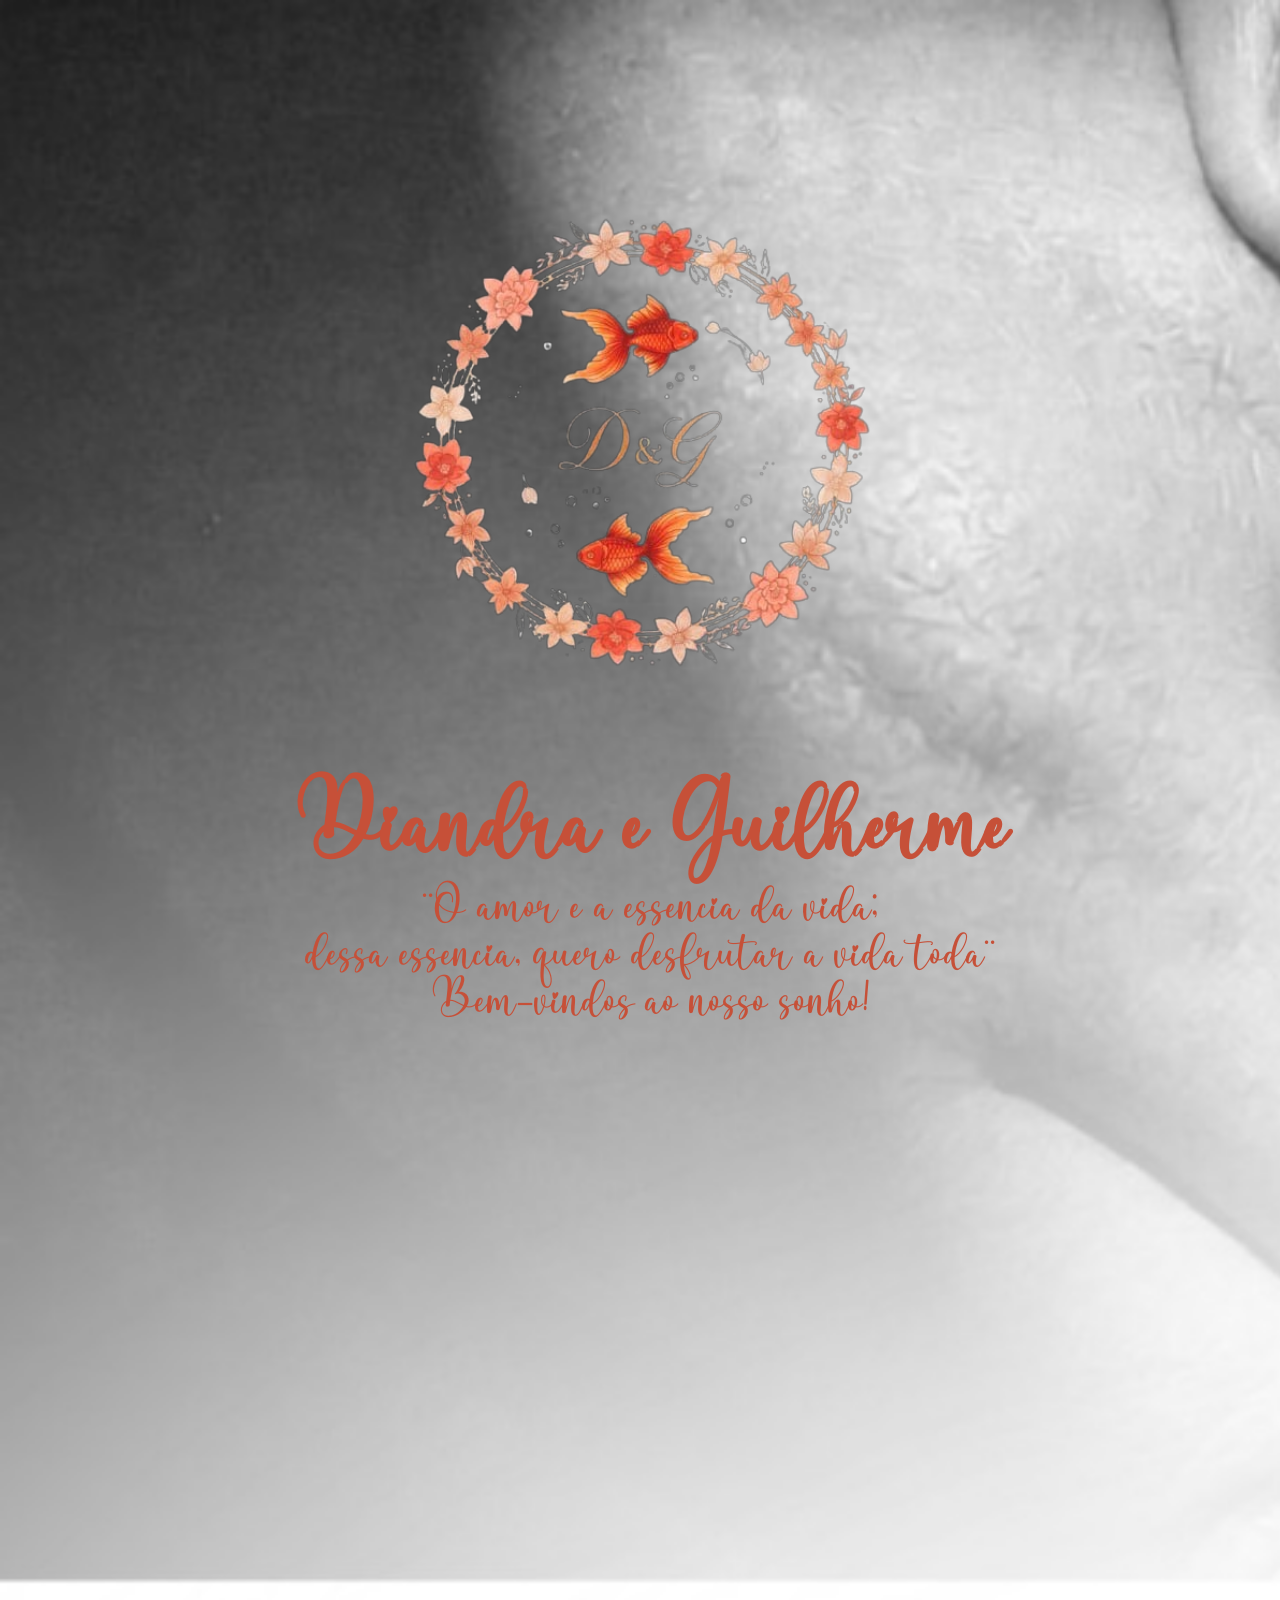
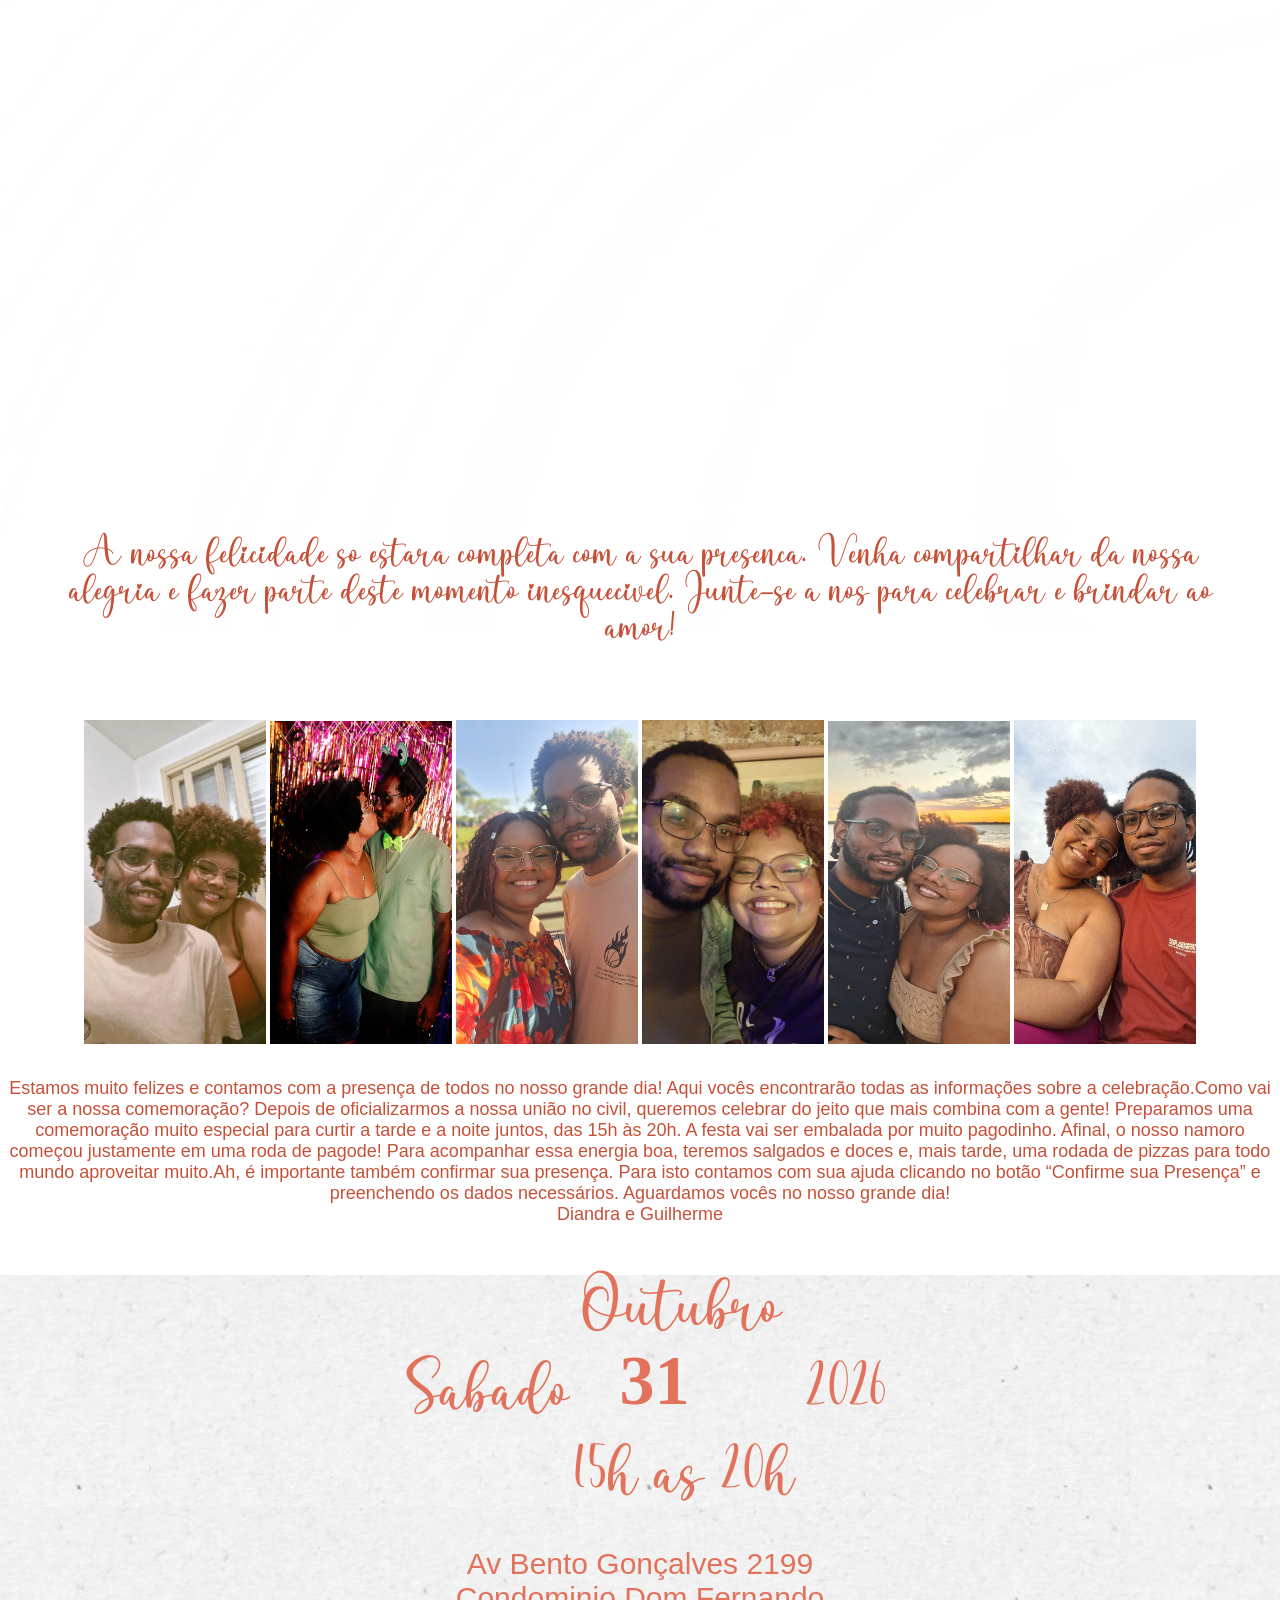
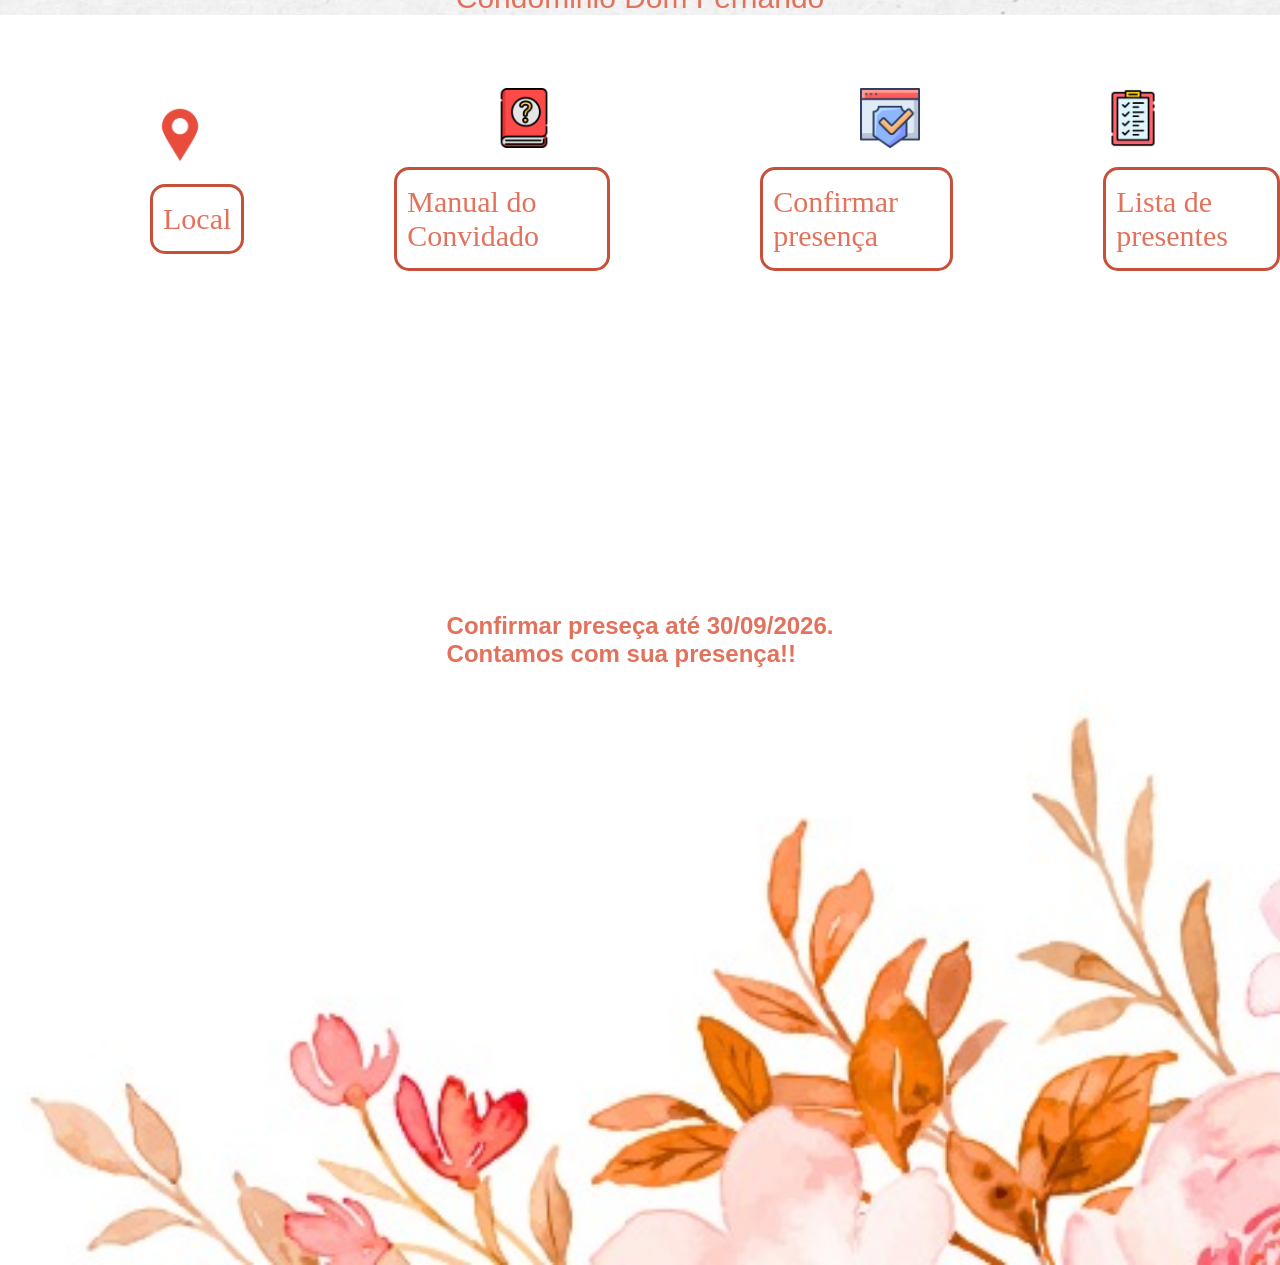
==== commit 76ffbb44: "1" ====
--- a/index.html
+++ b/index.html
@@ -30,7 +30,6 @@
     <section class="carrosel">
         <section>
             <img src="imagem/imagemcasa.jpeg" alt="">
-            <img src="imagem/imagemnosol.jpeg" alt="">
             <img src="imagem/imagemfesta.jpeg" alt="" class="festa">
             <img src="imagem/imagemsol2.jpeg" alt="">
             <img src="imagem/imagemfestablack.jpeg" alt="">
--- a/style.css
+++ b/style.css
@@ -291,6 +291,10 @@
     .icons .pcentral {
         font-size:20px;
     }
+
+    .confirm h2{
+        margin-bottom: 1204px;
+    }
 }
 
 @media(max-width: 400px) {
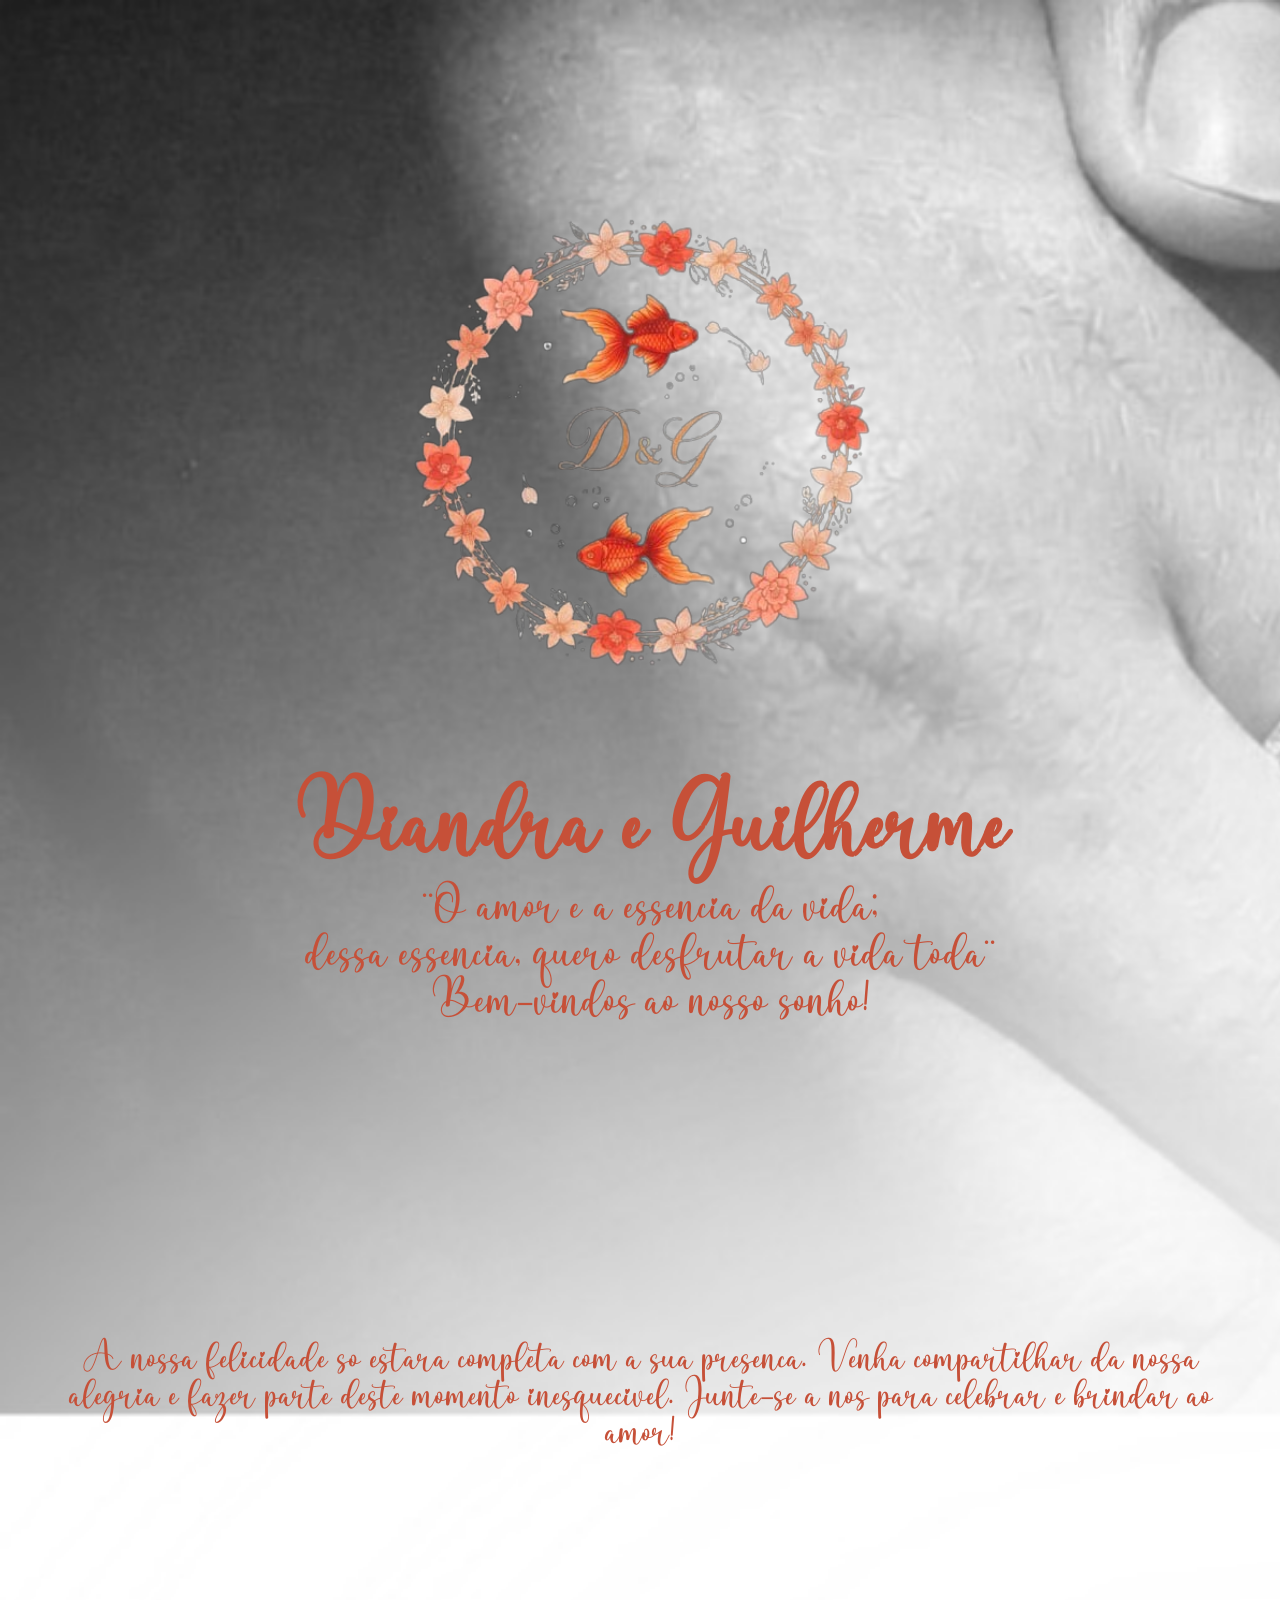
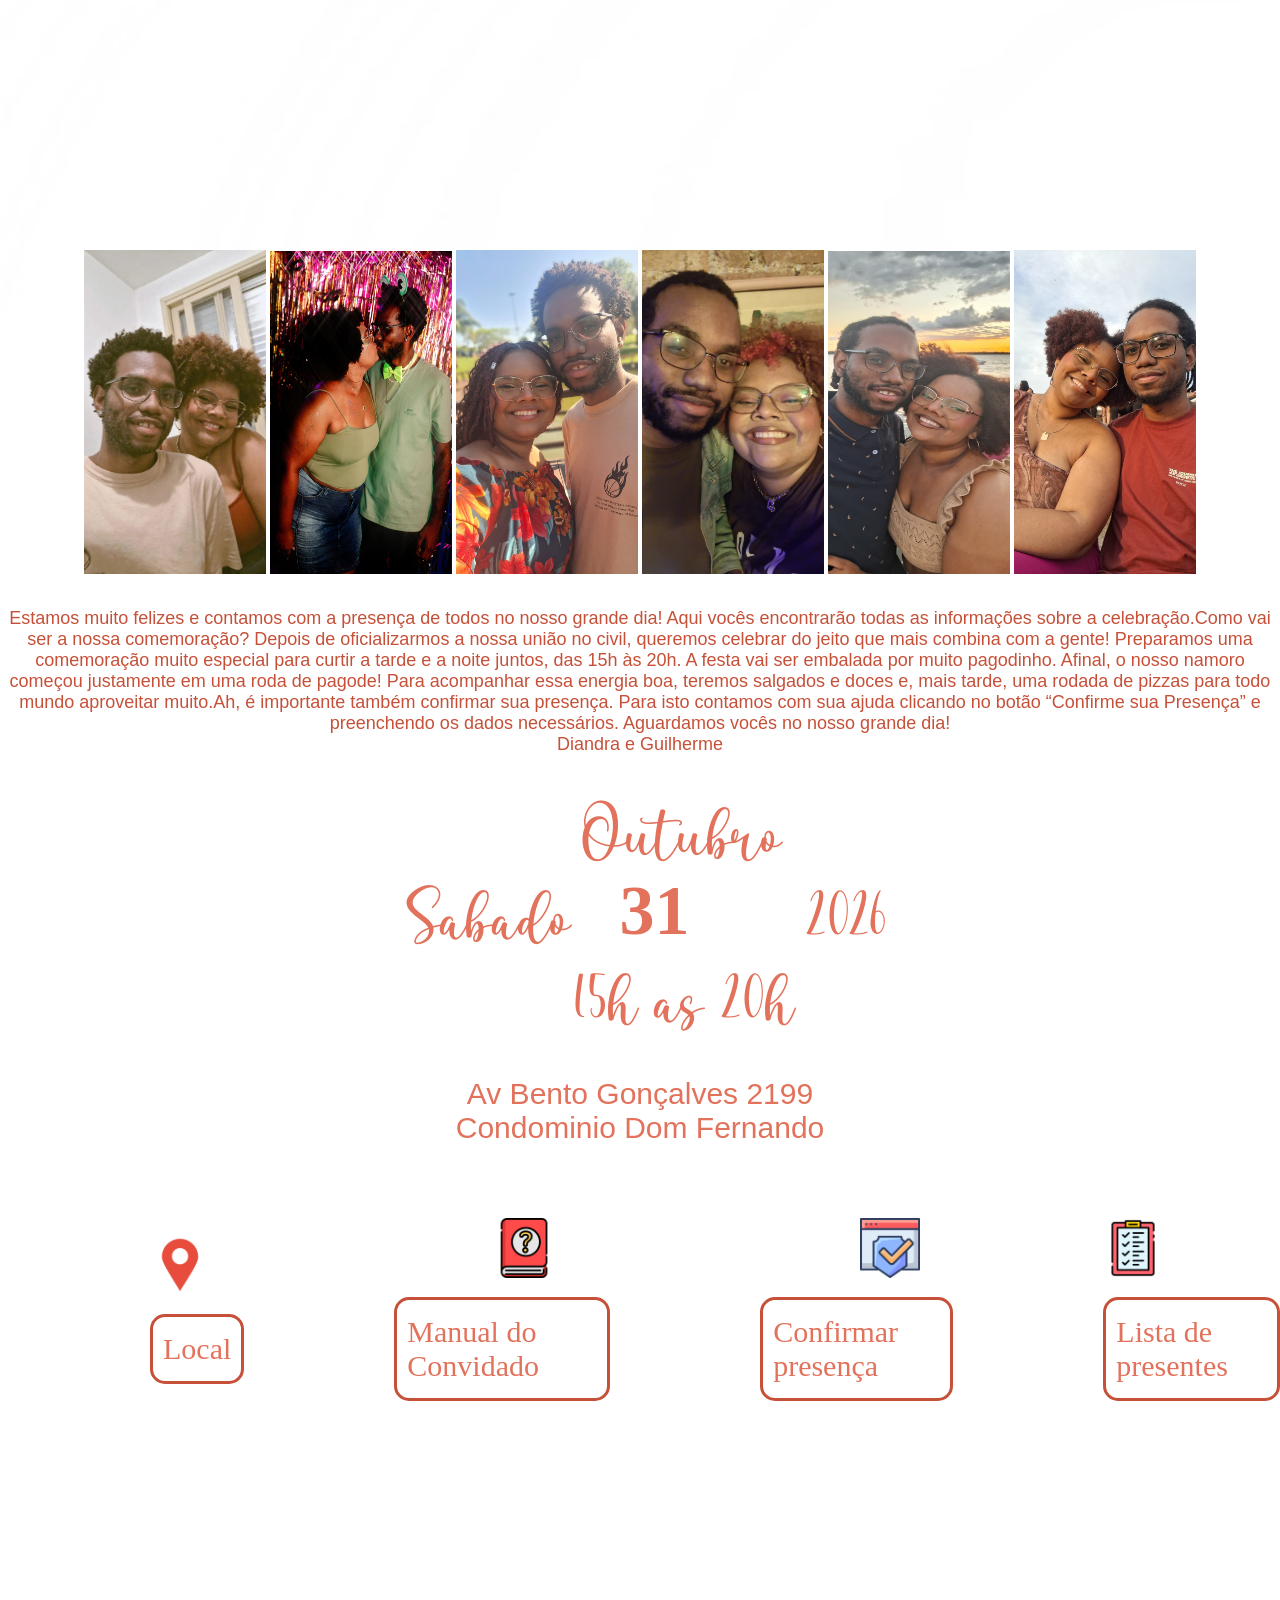
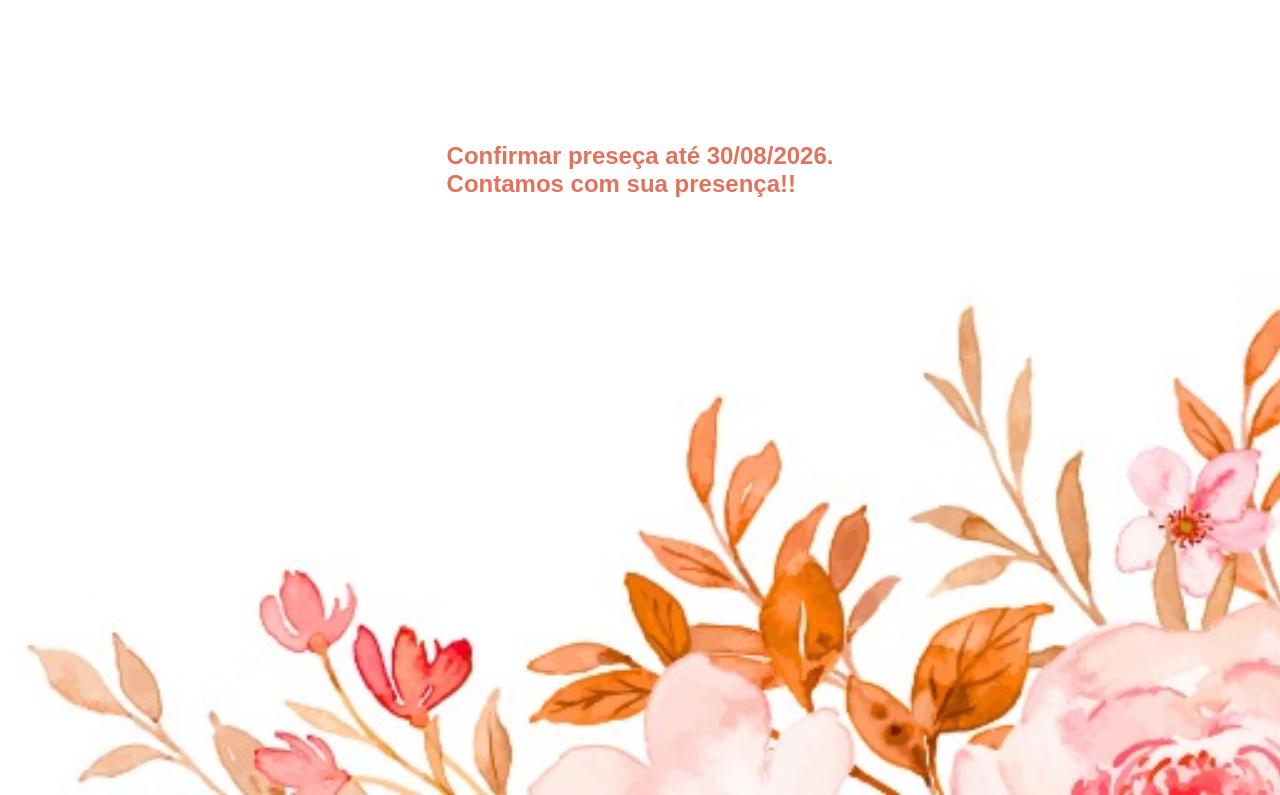
==== commit 898e5006: "Update index.html" ====
--- a/index.html
+++ b/index.html
@@ -88,7 +88,7 @@
     </section>
 
     <section class="confirm">
-            <h2>Confirmar preseça até 30/09/2026. <BR>Contamos com sua presença!!</BR></h2>
+            <h2>Confirmar preseça até 30/08/2026. <BR>Contamos com sua presença!!</BR></h2>
     </section>
 </body>
 </html>
--- a/style.css
+++ b/style.css
@@ -6,7 +6,7 @@
 
 @font-face {
     font-family: 'name';
-    src: url('Bolinker Quantum') format(trutype), url(/font/daisy-fillo-graphic/Daisy.otf);
+    src: url('font/daisy-fillo-graphic/Daisy.otf') format('opentype');
 }
 
 body {
@@ -72,7 +72,7 @@
     font-size: 28px;
     text-align: center;
     width: 100%;
-    margin-top: 1200px;
+    margin-top: -250px;
 }
 
 .apresentacao section {
@@ -85,7 +85,7 @@
     justify-content: center;
     align-items: center;
     flex-direction: column;
-    margin-top: 670px;
+    margin-top: 200px;
 }
 
 .carrosel p {
@@ -114,7 +114,6 @@
     justify-content: center;
     align-items: center;
     margin-top: 50px;
-    background-image: url(imagem/fundobranco.jpeg);
 }
 
 .info p {
@@ -126,7 +125,6 @@
 
 .data {
     display: block;
-    background-image: url(imagem/fundobranco.jpeg);
 }
 
 .data h2 {
@@ -141,7 +139,6 @@
 }
 
 .endereco {
-    background-image: url(imagem/fundobranco.jpeg);
     display: flex;
     flex-direction: column;
     padding-top: 40px;
@@ -274,11 +271,23 @@
 
 @media(max-width: 583px) {
     .apresentacao {
-        height: 100px;
+        height: 0px;
+    }
+
+    .apresentacao section {
+        margin: 20px 0px;
+    }
+
+    .apresentacao p {
+        margin-top: -372px;
     }
 
     .imgtop img {
         height: 400px;
+    }
+
+    .carrosel {
+        margin-top: 0px;
     }
 
     .carrosel p {
@@ -287,6 +296,10 @@
     .text h1 {
             font-size: 43px;
         }
+
+    .text p {
+        font-weight: 38px;
+    }
 
     .icons .pcentral {
         font-size:20px;
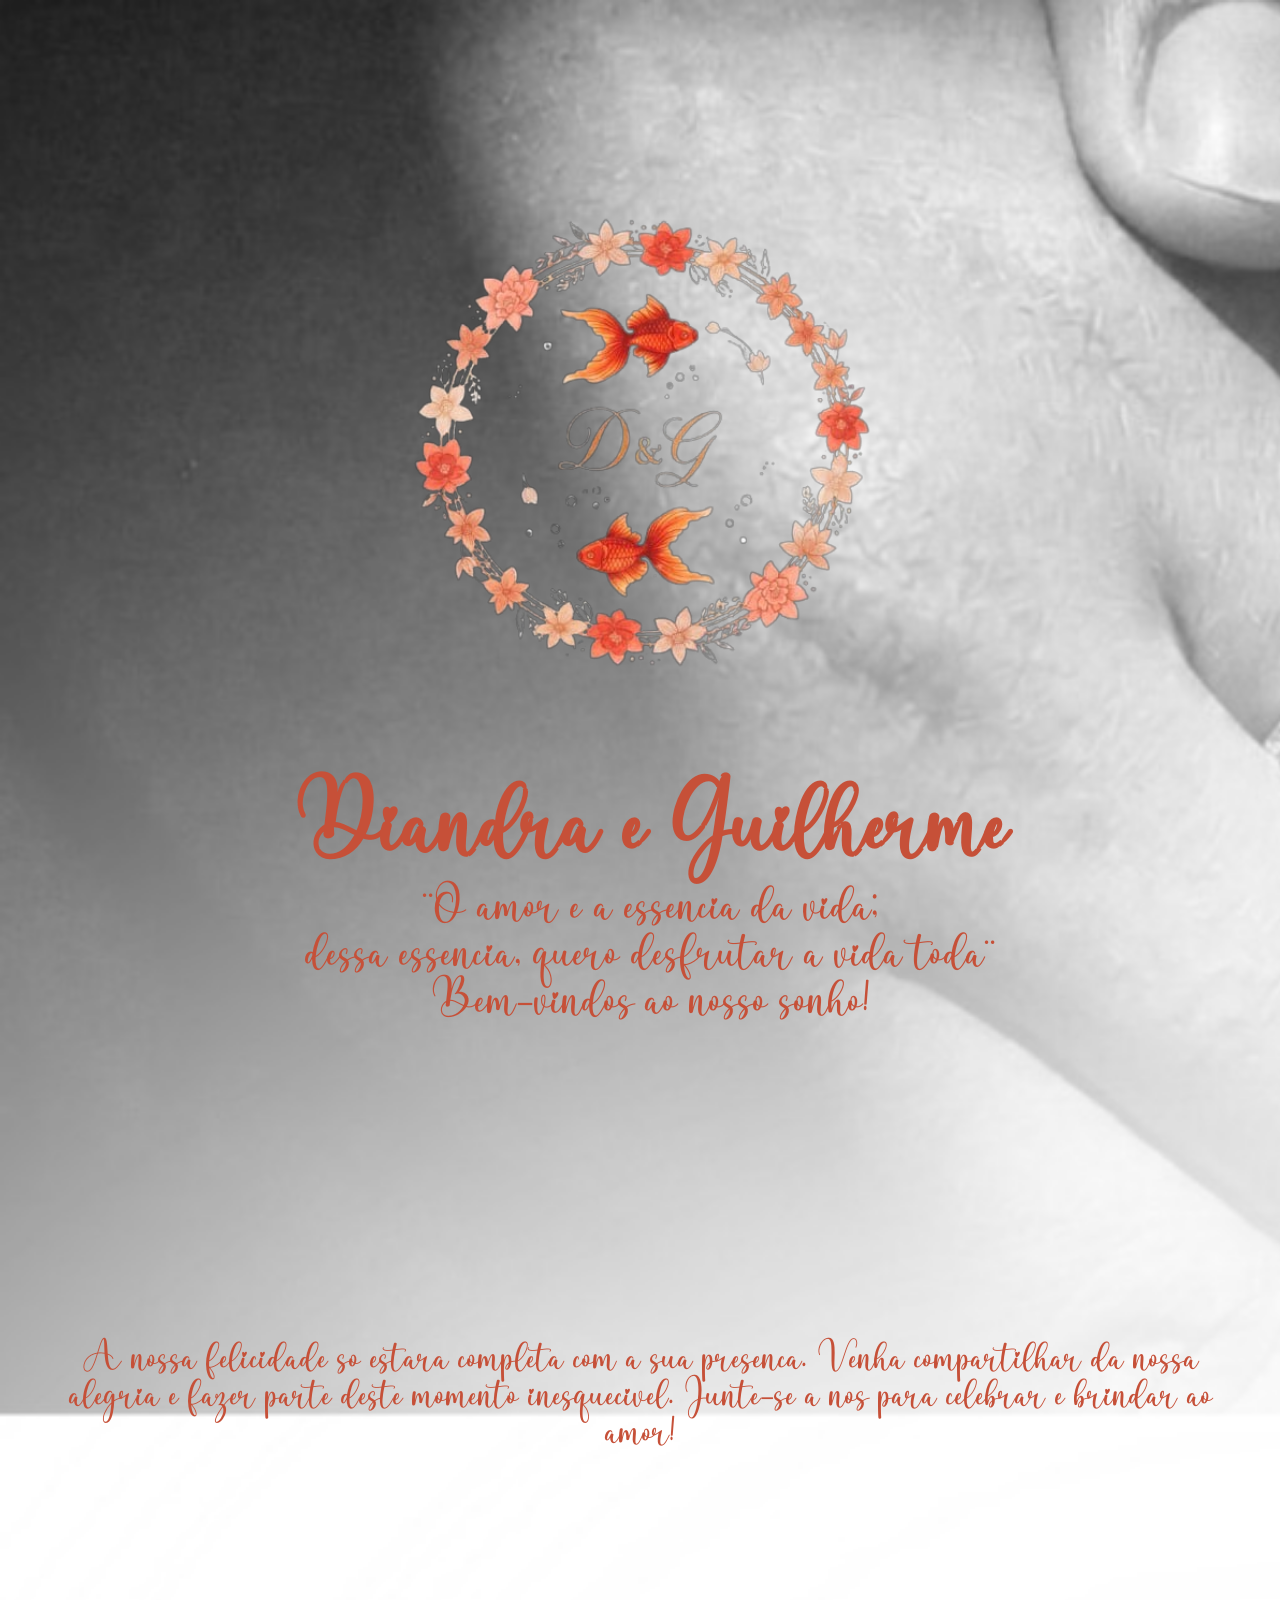
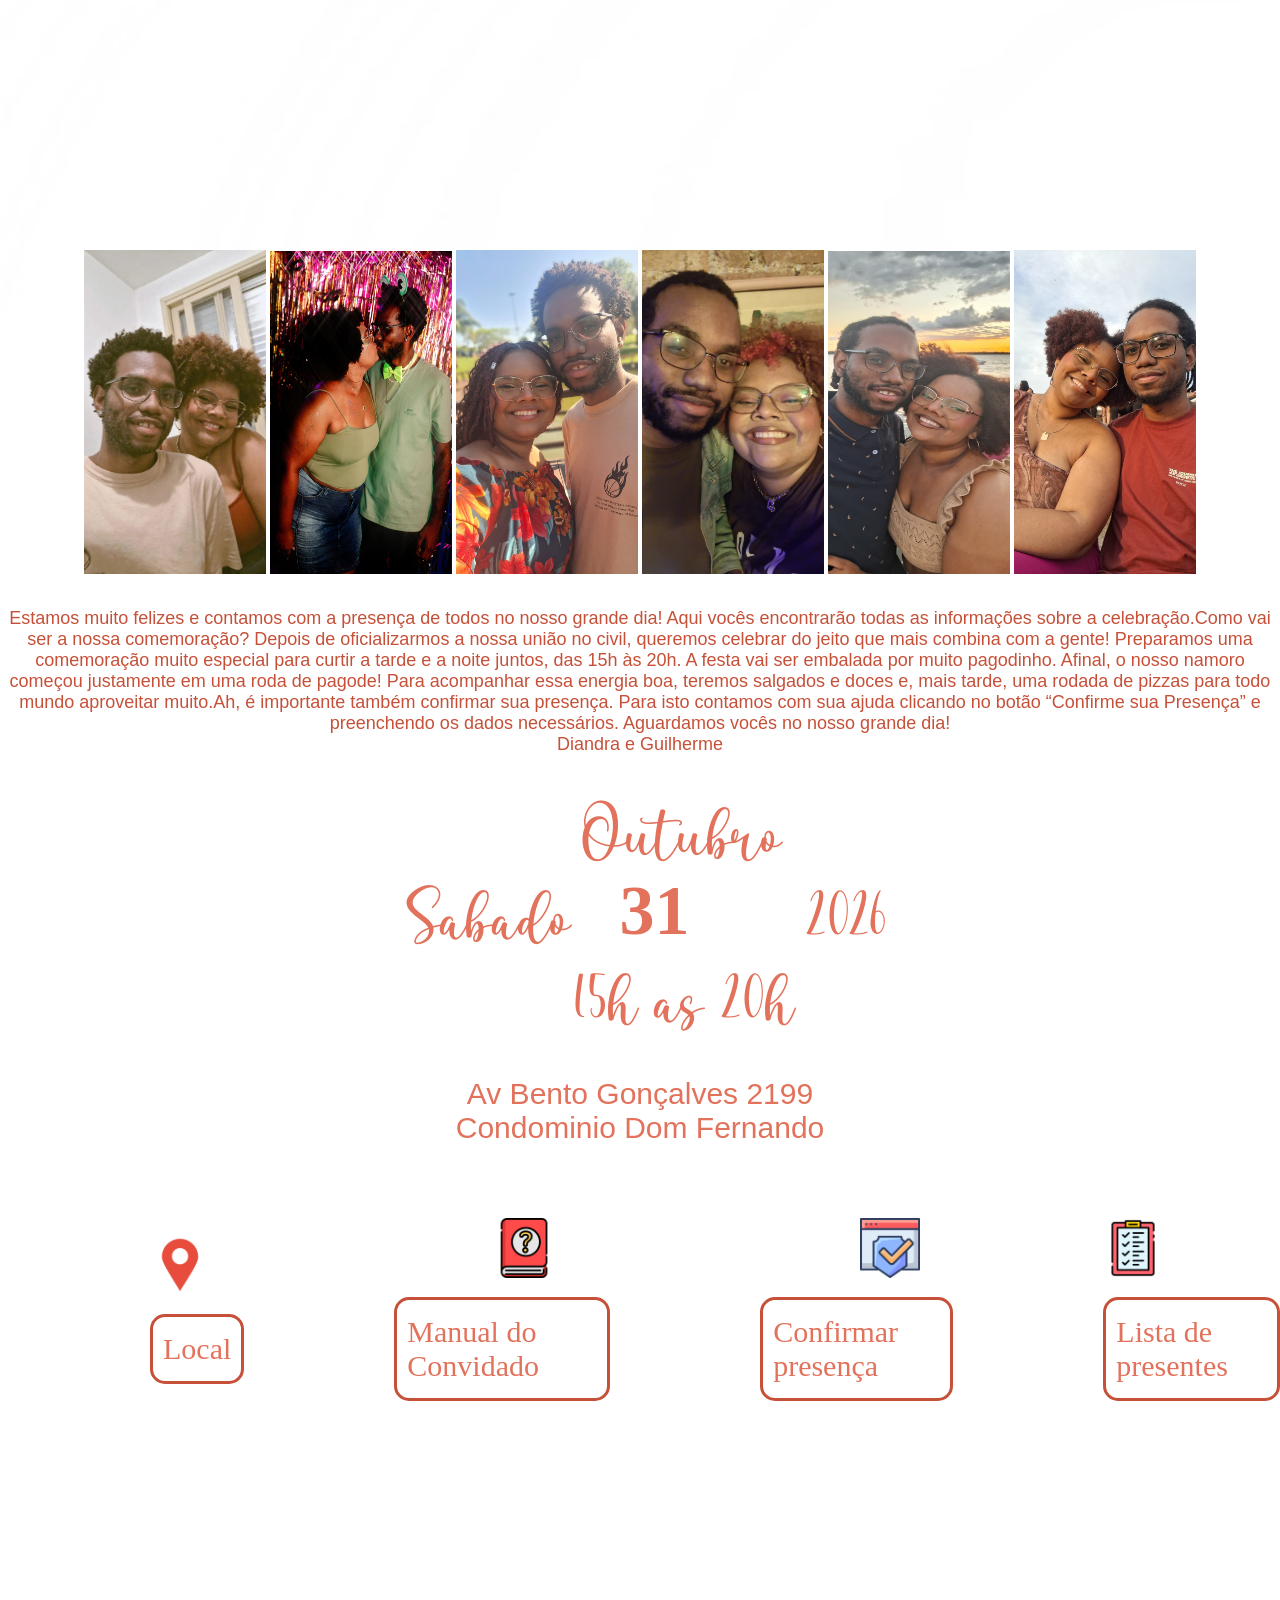
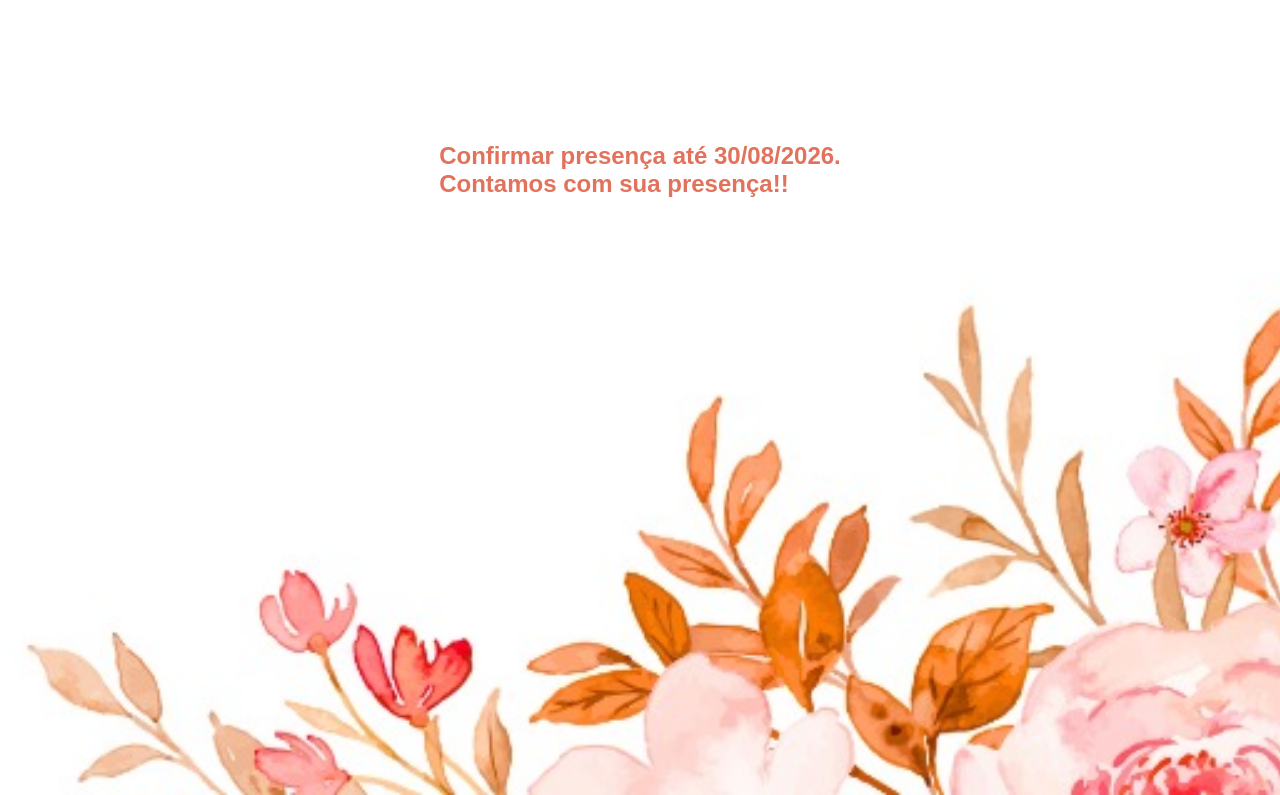
==== commit c94a3ac8: "Update index.html" ====
--- a/index.html
+++ b/index.html
@@ -88,7 +88,7 @@
     </section>
 
     <section class="confirm">
-            <h2>Confirmar preseça até 30/08/2026. <BR>Contamos com sua presença!!</BR></h2>
+            <h2>Confirmar presença até 30/08/2026. <BR>Contamos com sua presença!!</BR></h2>
     </section>
 </body>
 </html>
